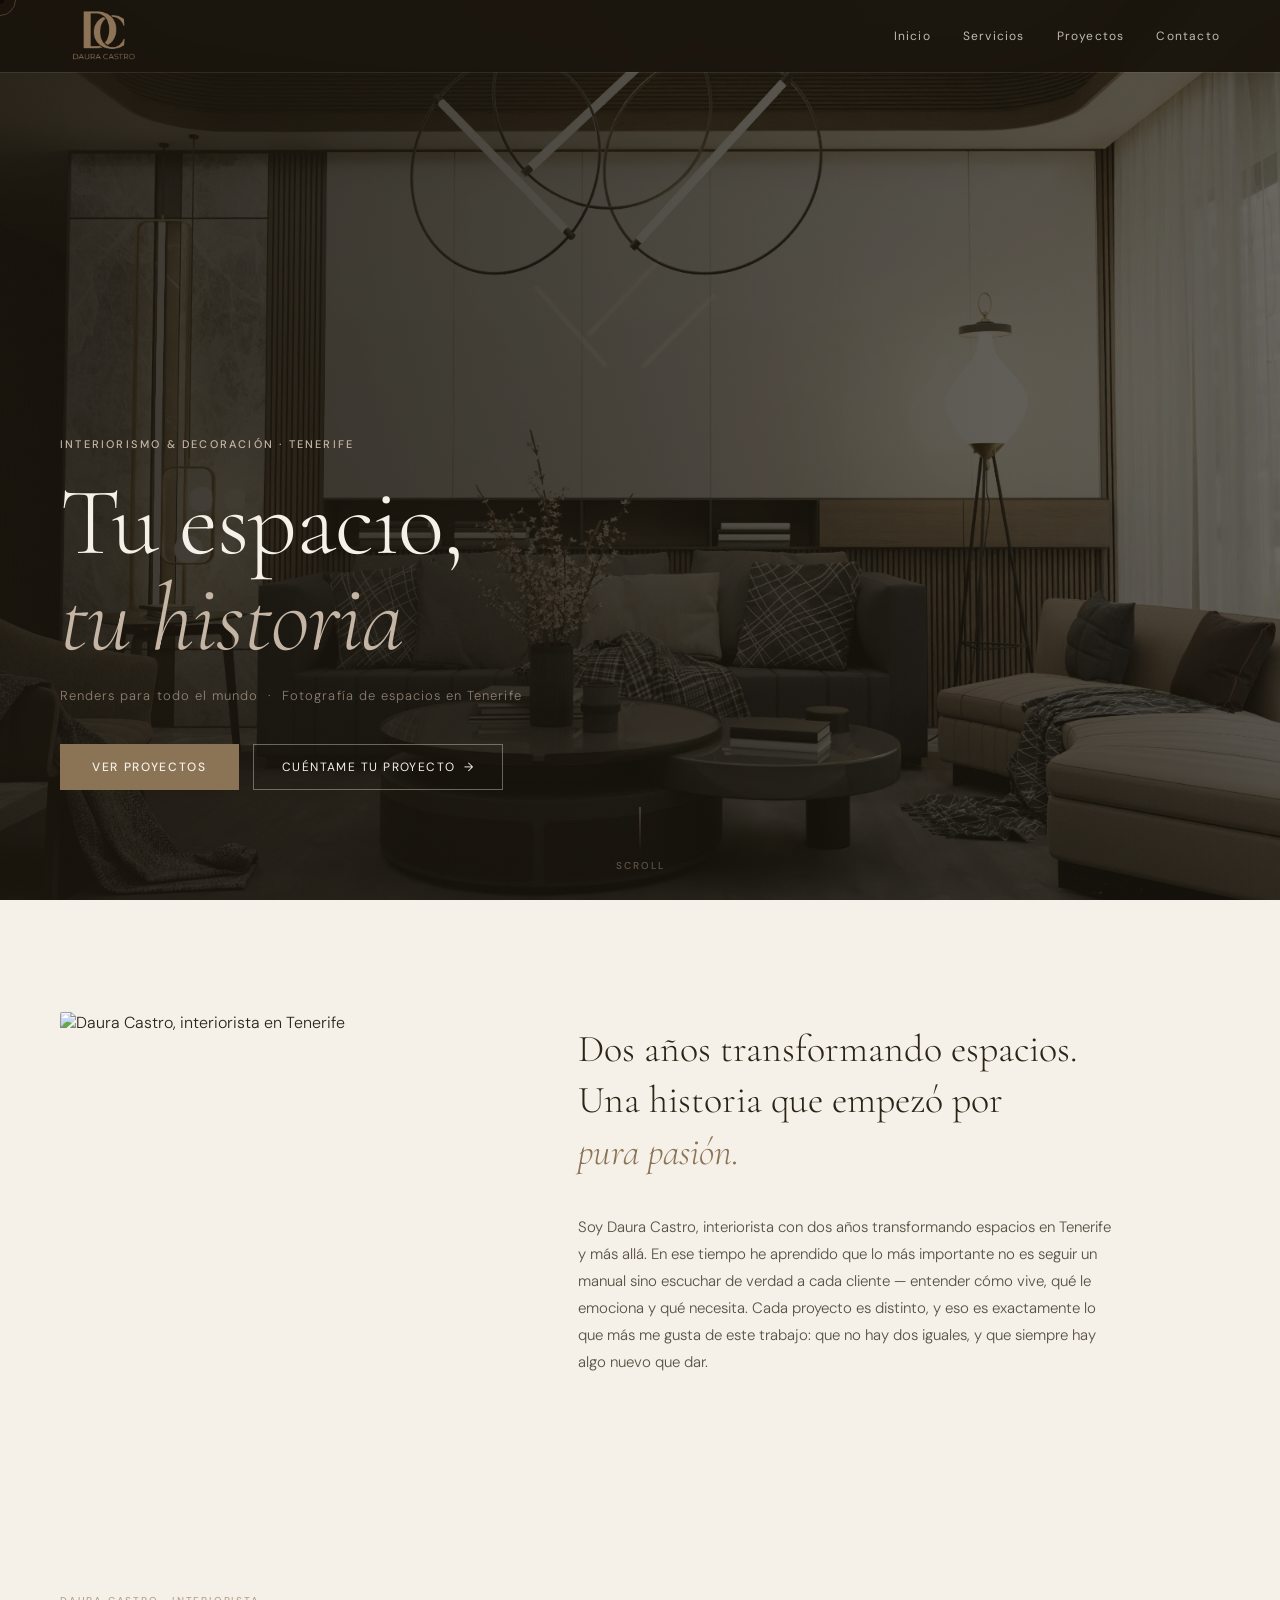
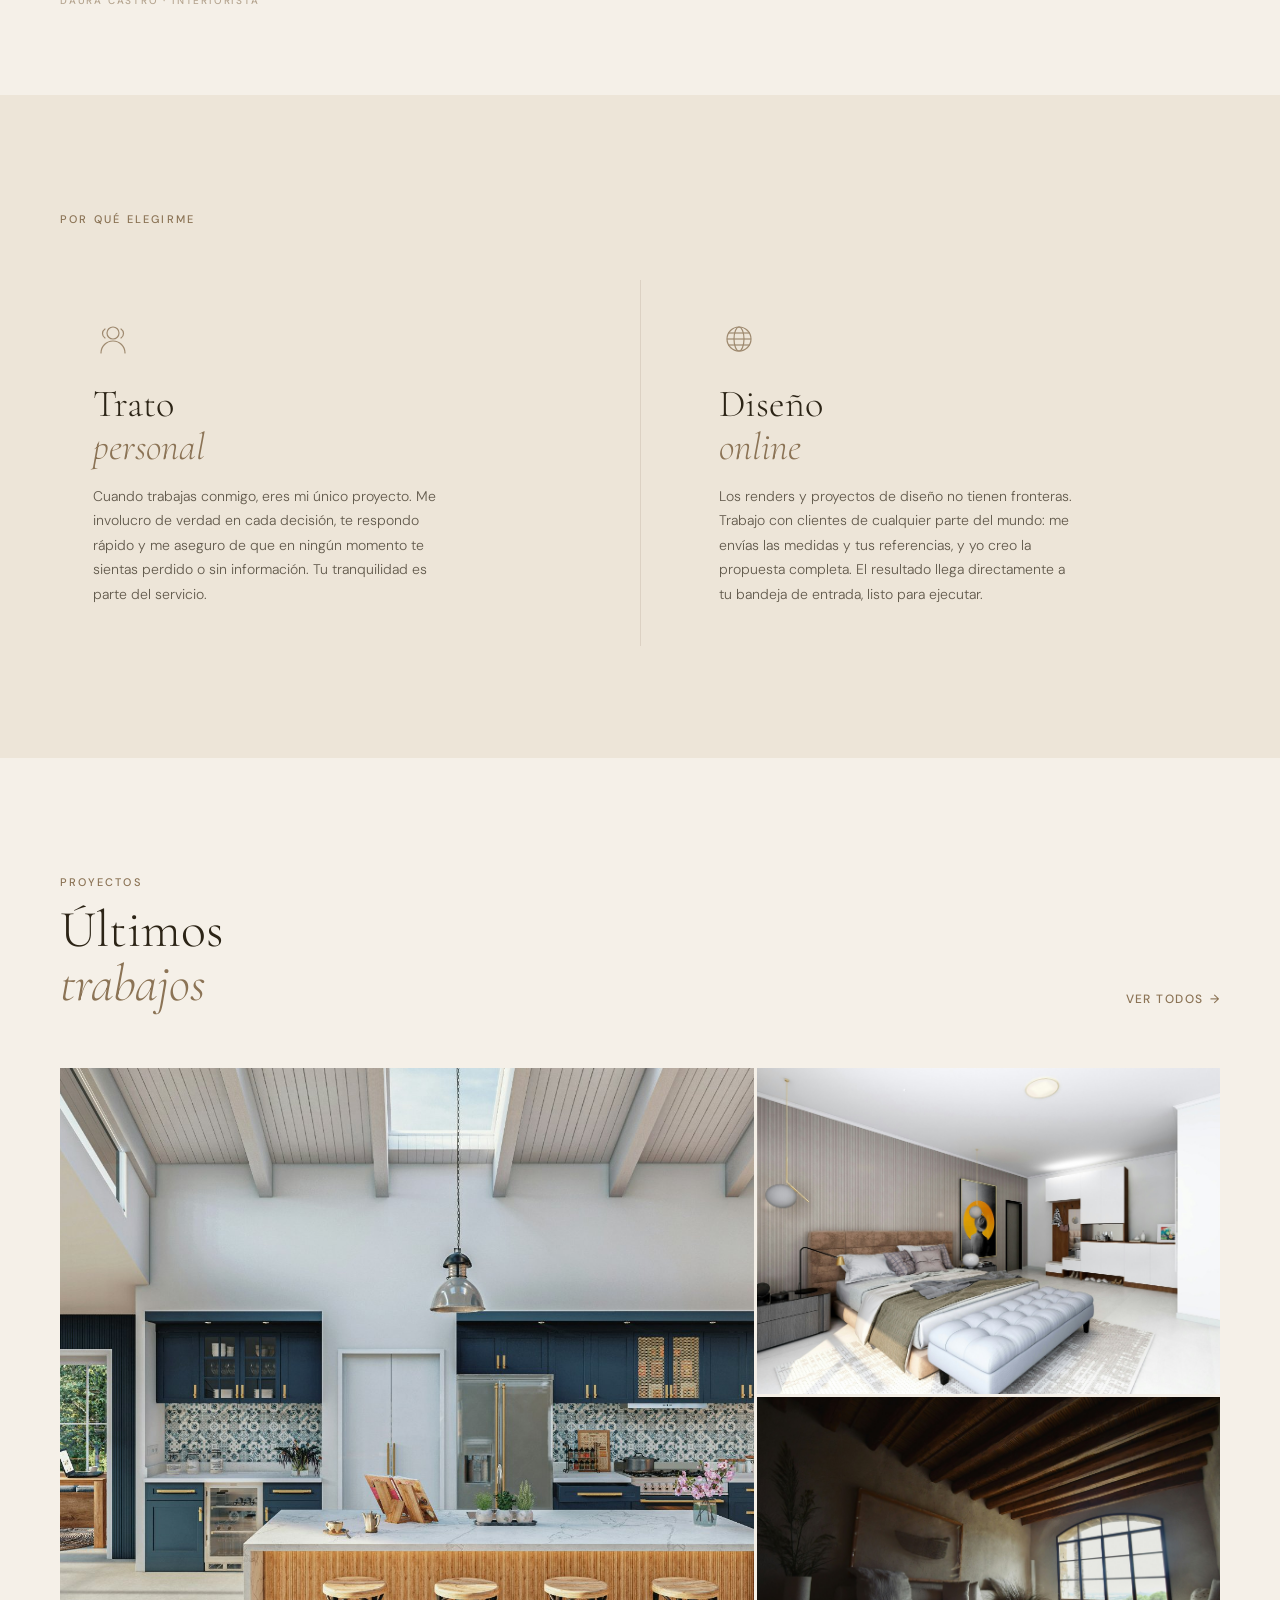
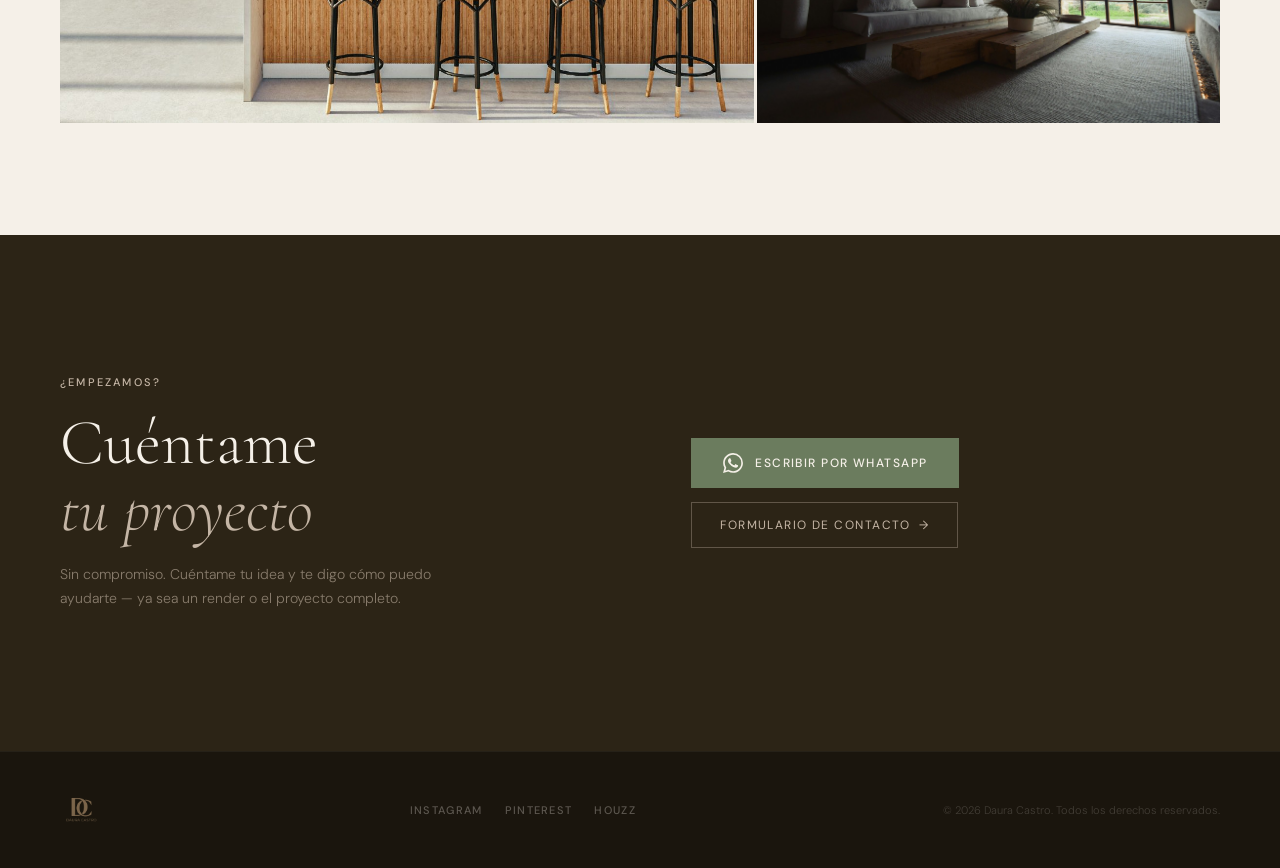
==== index.html @ b9a4741c "Primera versión de la web" ====
<!DOCTYPE html>
<html lang="es">
<head>
  <meta charset="UTF-8" />
  <meta name="viewport" content="width=device-width, initial-scale=1.0" />
  <meta name="theme-color" content="#1A150D">
  <link rel="canonical" href="https://dauracastro.es/" />
  <link rel="icon" type="image/png" sizes="32x32" href="img/favicon-32.png">
  <link rel="icon" type="image/png" sizes="16x16" href="img/favicon-16.png">
  <link rel="apple-touch-icon" sizes="180x180" href="img/apple-touch-icon.png">
  <title>Daura Castro · Interiorismo & Decoración · Tenerife</title>
  <meta name="description" content="Interiorismo y decoración en Tenerife. Proyectos de diseño con render y fotografía de espacios. Renders para todo el mundo." />

  <meta property="og:title"       content="Daura Castro · Interiorismo & Decoración" />
  <meta property="og:description" content="Tu espacio, tu historia. Interiorismo en Tenerife y renders para todo el mundo." />
  <meta property="og:type"        content="website" />
  <meta property="og:url"         content="https://dauracastro.es/" />
  <meta property="og:image"       content="https://dauracastro.es/img/og-cover.jpg" />
  <meta property="og:image:width" content="1200" />
  <meta property="og:image:height" content="630" />
  <meta name="twitter:card"       content="summary_large_image" />
  <meta name="twitter:image"      content="https://dauracastro.es/img/og-cover.jpg" />

  <link rel="preconnect" href="https://fonts.googleapis.com" />
  <link rel="preconnect" href="https://fonts.gstatic.com" crossorigin />
  <link href="https://fonts.googleapis.com/css2?family=Cormorant+Garamond:ital,wght@0,300;0,400;1,300;1,400&family=DM+Sans:wght@300;400;500&display=swap" rel="stylesheet" />

  <link rel="preload" as="image" href="img/hero.jpg" fetchpriority="high" />
  <link rel="stylesheet" href="css/styles.css" />
  <script type="application/ld+json">
  {
    "@context": "https://schema.org",
    "@type": ["LocalBusiness", "InteriorDesigner"],
    "name": "Daura Castro · Interiorismo",
    "url": "https://dauracastro.es",
    "telephone": "+34684158317",
    "email": "dauracastro.design@gmail.com",
    "address": {
      "@type": "PostalAddress",
      "addressLocality": "Santa Cruz de Tenerife",
      "addressRegion": "Tenerife",
      "addressCountry": "ES"
    },
    "areaServed": ["Tenerife", "España", "Internacional"],
    "priceRange": "€€",
    "founder": {
      "@type": "Person",
      "name": "Daura Castro",
      "jobTitle": "Interiorista"
    },
    "sameAs": []
  }
  </script>
</head>
<body>

  <div class="cursor"      aria-hidden="true"></div>
  <div class="cursor-ring" aria-hidden="true"></div>

  <!-- ══ NAV ══════════════════════════════════════════════════ -->
  <header class="nav" role="banner">
    <div class="nav-inner">
      <a href="index.html" class="nav-logo"><img src="img/logo.png" alt="Daura Castro" class="nav-logo-img" width="auto" height="90" /></a>
      <nav class="nav-links" aria-label="Navegación principal">
        <a href="index.html" class="nav-link">Inicio</a>
        <a href="servicios.html" class="nav-link">Servicios</a>
        <a href="proyectos.html" class="nav-link">Proyectos</a>
        <a href="contacto.html"  class="nav-link">Contacto</a>
      </nav>
      <button class="hamburger" aria-label="Abrir menú">
        <span></span><span></span><span></span>
      </button>
    </div>
  </header>

  <nav class="nav-overlay" aria-label="Menú móvil">
    <button class="nav-close" aria-label="Cerrar menú">&#x2715;</button>
    <a href="index.html" class="nav-link">Inicio</a>
    <a href="servicios.html" class="nav-link">Servicios</a>
    <a href="proyectos.html" class="nav-link">Proyectos</a>
    <a href="contacto.html"  class="nav-link">Contacto</a>
  </nav>

  <main>

    <!-- ══ HERO ══════════════════════════════════════════════════ -->
    <section class="hero" aria-label="Inicio">
      <div class="hero-bg"      aria-hidden="true"></div>
      <div class="hero-grain"   aria-hidden="true"></div>
      <div class="hero-overlay" aria-hidden="true"></div>

      <div class="hero-content">
        <p class="hero-tag overline overline-light">
          Interiorismo &amp; Decoración · Tenerife
        </p>
        <h1>
          Tu espacio,<br><em>tu historia</em>
        </h1>
        <p class="hero-sub">
          Renders para todo el mundo &nbsp;·&nbsp; Fotografía de espacios en Tenerife
        </p>
        <div class="hero-actions">
          <a href="proyectos.html" class="btn-primary">Ver proyectos</a>
          <a href="contacto.html"  class="btn-ghost">Cuéntame tu proyecto <span aria-hidden="true">→</span></a>
        </div>
      </div>

      <div class="scroll-indicator" aria-hidden="true">
        <div class="scroll-line"></div>
        <span>Scroll</span>
      </div>
    </section>

    <!-- ══ INTRO ══════════════════════════════════════════════════ -->
    <section class="section-about-intro">
      <div class="container">
        <div class="about-intro-layout">

          <div class="about-photo-wrap">
            <div class="about-photo">
              <img
                src="https://images.unsplash.com/photo-1573496359142-b8d87734a5a2?w=600&q=80"
                alt="Daura Castro, interiorista en Tenerife"
                width="600" height="800"
                loading="lazy"
              />
            </div>
            <span class="about-photo-label">Daura Castro · Interiorista</span>
          </div>

          <div class="about-intro-body">
            <p class="about-intro-quote">
              Dos años transformando espacios.<br>
              Una historia que empezó por<br>
              <em>pura pasión.</em>
            </p>
            <p class="about-intro-p">
              Soy Daura Castro, interiorista con dos años transformando espacios en
              Tenerife y más allá. En ese tiempo he aprendido que lo más importante
              no es seguir un manual sino escuchar de verdad a cada cliente — entender
              cómo vive, qué le emociona y qué necesita. Cada proyecto es distinto,
              y eso es exactamente lo que más me gusta de este trabajo: que no hay dos
              iguales, y que siempre hay algo nuevo que dar.
            </p>
          </div>

        </div>
      </div>
    </section>

    <!-- ══ POR QUÉ ELEGIRME ══════════════════════════════════════ -->
    <section class="section-diferenciadores" aria-label="Por qué elegirme">
      <div class="container">

        <div class="dif-header">
          <span class="overline">Por qué elegirme</span>
        </div>

        <div class="dif-three">

          <div class="dif-block">
            <svg class="dif-icon" viewBox="0 0 40 40" fill="none" xmlns="http://www.w3.org/2000/svg" aria-hidden="true">
              <circle cx="20" cy="14" r="6" stroke="currentColor" stroke-width="1.2"/>
              <path d="M8 34c0-6.627 5.373-12 12-12s12 5.373 12 12" stroke="currentColor" stroke-width="1.2" stroke-linecap="round"/>
              <path d="M28 10c1.5 1 2.5 2.6 2.5 4.5S29.5 18 28 19" stroke="currentColor" stroke-width="1.2" stroke-linecap="round"/>
              <path d="M12 10c-1.5 1-2.5 2.6-2.5 4.5S10.5 18 12 19" stroke="currentColor" stroke-width="1.2" stroke-linecap="round"/>
            </svg>
            <h2 class="dif-title">Trato<br><em>personal</em></h2>
            <p class="dif-desc">
              Cuando trabajas conmigo, eres mi único proyecto. Me involucro de verdad en cada
              decisión, te respondo rápido y me aseguro de que en ningún momento te sientas
              perdido o sin información. Tu tranquilidad es parte del servicio.
            </p>
          </div>

          <div class="dif-divider" aria-hidden="true"></div>

          <div class="dif-block">
            <svg class="dif-icon" viewBox="0 0 40 40" fill="none" xmlns="http://www.w3.org/2000/svg" aria-hidden="true">
              <circle cx="20" cy="20" r="12" stroke="currentColor" stroke-width="1.2"/>
              <ellipse cx="20" cy="20" rx="5" ry="12" stroke="currentColor" stroke-width="1.2"/>
              <line x1="8" y1="20" x2="32" y2="20" stroke="currentColor" stroke-width="1.2"/>
              <line x1="9" y1="14" x2="31" y2="14" stroke="currentColor" stroke-width="1.2"/>
              <line x1="9" y1="26" x2="31" y2="26" stroke="currentColor" stroke-width="1.2"/>
            </svg>
            <h2 class="dif-title">Diseño<br><em>online</em></h2>
            <p class="dif-desc">
              Los renders y proyectos de diseño no tienen fronteras. Trabajo con clientes de
              cualquier parte del mundo: me envías las medidas y tus referencias, y yo creo
              la propuesta completa. El resultado llega directamente a tu bandeja de entrada,
              listo para ejecutar.
            </p>
          </div>

        </div>
      </div>
    </section>



    <!-- ══ PROYECTOS DESTACADOS ═══════════════════════════════════ -->
    <section class="section-projects" id="proyectos" aria-label="Proyectos destacados">
      <div class="container">

        <div class="projects-header">
          <div>
            <span class="overline">Proyectos</span>
            <h2 class="projects-title">Últimos<br><em>trabajos</em></h2>
          </div>
          <a href="proyectos.html" class="text-link projects-all">
            Ver todos <span aria-hidden="true">→</span>
          </a>
        </div>

        <div class="projects-scroll-wrap">
        <div class="projects-grid">

          <a href="proyecto-detalle.html?id=1" class="project-card project-card--large" aria-label="Cocina con isla — proyecto de interiorismo">
            <div class="project-placeholder" style="background: #2C3E50;">
              <img src="img/proyecto-1.jpg"
                   alt="Cocina de diseño con muebles azul marino, isla de mármol y techos con vigas"
                   width="800" height="600"
                   style="position:absolute; inset:0; width:100%; height:100%; object-fit:cover; transition: transform .7s cubic-bezier(0.22,1,0.36,1);" />
            </div>
            <div class="project-info">
              <span class="overline">Interiorismo residencial</span>
              <h3>Villa · Tenerife Norte</h3>
            </div>
          </a>

          <div class="projects-col">

            <a href="proyecto-detalle.html?id=2" class="project-card" aria-label="Dormitorio principal — proyecto de diseño">
              <div class="project-placeholder" style="background: #8B7355;">
                <img src="img/proyecto-2.jpg"
                     alt="Dormitorio moderno con cabecero tapizado, luz natural y zona de vestidor"
                     width="800" height="600"
                     style="position:absolute; inset:0; width:100%; height:100%; object-fit:cover; transition: transform .7s cubic-bezier(0.22,1,0.36,1);" />
              </div>
              <div class="project-info">
                <span class="overline">Proyecto de diseño</span>
                <h3>Dormitorio · Render</h3>
              </div>
            </a>

            <a href="proyecto-detalle.html?id=3" class="project-card" aria-label="Salón rústico con vigas de madera — proyecto de interiorismo">
              <div class="project-placeholder" style="background: #3D2E1E;">
                <img src="img/proyecto-3.jpg"
                     alt="Salón rústico con vigas de madera, sofá de lino y ventanal de arco con vistas al campo"
                     width="800" height="600"
                     style="position:absolute; inset:0; width:100%; height:100%; object-fit:cover; transition: transform .7s cubic-bezier(0.22,1,0.36,1);" />
              </div>
              <div class="project-info">
                <span class="overline">Interiorismo residencial</span>
                <h3>Finca · Tenerife</h3>
              </div>
            </a>

          </div>

        </div>
        </div><!-- /projects-scroll-wrap -->

        <!-- Botón ver todos — solo visible en móvil -->
        <a href="proyectos.html" class="text-link projects-ver-todos">
          Ver todos los proyectos <span aria-hidden="true">→</span>
        </a>

      </div>
    </section>

    <!-- ══ CTA FINAL ══════════════════════════════════════════════ -->
    <section class="section-cta" aria-label="Contacto">
      <div class="container">
        <div class="cta-layout">

          <div class="cta-text">
            <span class="overline overline-light">¿Empezamos?</span>
            <h2 class="cta-title">Cuéntame<br><em>tu proyecto</em></h2>
            <p class="cta-sub">
              Sin compromiso. Cuéntame tu idea y te digo cómo puedo ayudarte&nbsp;— ya sea un render o el proyecto completo.
            </p>
          </div>

          <div class="cta-actions">
            <a href="https://wa.me/34684158317" class="btn-whatsapp" target="_blank" rel="noopener">
              <svg width="20" height="20" viewBox="0 0 24 24" fill="currentColor" aria-hidden="true">
                <path d="M17.472 14.382c-.297-.149-1.758-.867-2.03-.967-.273-.099-.471-.148-.67.15-.197.297-.767.966-.94 1.164-.173.199-.347.223-.644.075-.297-.15-1.255-.463-2.39-1.475-.883-.788-1.48-1.761-1.653-2.059-.173-.297-.018-.458.13-.606.134-.133.298-.347.446-.52.149-.174.198-.298.298-.497.099-.198.05-.371-.025-.52-.075-.149-.669-1.612-.916-2.207-.242-.579-.487-.5-.669-.51-.173-.008-.371-.01-.57-.01-.198 0-.52.074-.792.372-.272.297-1.04 1.016-1.04 2.479 0 1.462 1.065 2.875 1.213 3.074.149.198 2.096 3.2 5.077 4.487.709.306 1.262.489 1.694.625.712.227 1.36.195 1.871.118.571-.085 1.758-.719 2.006-1.413.248-.694.248-1.289.173-1.413-.074-.124-.272-.198-.57-.347m-5.421 7.403h-.004a9.87 9.87 0 01-5.031-1.378l-.361-.214-3.741.982.998-3.648-.235-.374a9.86 9.86 0 01-1.51-5.26c.001-5.45 4.436-9.884 9.888-9.884 2.64 0 5.122 1.03 6.988 2.898a9.825 9.825 0 012.893 6.994c-.003 5.45-4.437 9.884-9.885 9.884m8.413-18.297A11.815 11.815 0 0012.05 0C5.495 0 .16 5.335.157 11.892c0 2.096.547 4.142 1.588 5.945L.057 24l6.305-1.654a11.882 11.882 0 005.683 1.448h.005c6.554 0 11.89-5.335 11.893-11.893a11.821 11.821 0 00-3.48-8.413z"/>
              </svg>
              Escribir por WhatsApp
            </a>
            <a href="contacto.html" class="btn-ghost btn-ghost--light">
              Formulario de contacto <span aria-hidden="true">→</span>
            </a>
          </div>

        </div>
      </div>
    </section>

  </main>

  <!-- ══ FOOTER ════════════════════════════════════════════════ -->
  <footer class="footer" role="contentinfo">
    <div class="container footer-inner">
      <a href="index.html" class="footer-logo"><img src="img/logo.png" alt="Daura Castro" class="nav-logo-img" width="auto" height="90" /></a>
      <nav class="footer-social" aria-label="Redes sociales">
        <a href="#">Instagram</a>
        <a href="#">Pinterest</a>
        <a href="#">Houzz</a>
      </nav>
      <div class="footer-right">
        <p class="footer-copy">© 2026 Daura Castro. Todos los derechos reservados.</p>
      </div>
    </div>
  </footer>

  <script src="https://cdnjs.cloudflare.com/ajax/libs/gsap/3.12.5/gsap.min.js" defer></script>
  <script src="https://cdnjs.cloudflare.com/ajax/libs/gsap/3.12.5/ScrollTrigger.min.js" defer></script>
  <script src="js/main.js" defer></script>

  <div class="nav-overlay-backdrop"></div>

</body>
</html>
---- css/styles.css ----
/* ============================================================
   Daura Castro · Interiorismo — styles.css
   ============================================================ */

/* ── Variables ────────────────────────────────────────────── */
:root {
  --bg:          #F5F0E8;
  --bg-alt:      #EDE5D8;
  --border:      #C4B5A5;
  --accent:      #8B7355;
  --sage:        #6B7C5E;
  --text:        #2C2416;
  --muted:       #8B7355;
  --light:       #F5F0E8;
  --dark:        #2C2416;
  --darkest:     #1A150D;

  --font-display: 'Cormorant Garamond', Georgia, serif;
  --font-body:    'DM Sans', system-ui, sans-serif;

  --nav-h:    72px;
  --wrap:     min(1160px, 92vw);
  --ease:     cubic-bezier(0.22, 1, 0.36, 1);
}

/* ── Reset ────────────────────────────────────────────────── */
*, *::before, *::after { box-sizing: border-box; margin: 0; padding: 0; }
html { scroll-behavior: smooth; -webkit-font-smoothing: antialiased; }
body {
  font-family: var(--font-body);
  font-weight: 300;
  color: var(--text);
  background: var(--bg);
  overflow-x: hidden;
  cursor: none;
}
a    { color: inherit; text-decoration: none; }
ul   { list-style: none; }
button { font-family: inherit; border: none; background: none; cursor: none; }
img  { display: block; max-width: 100%; }

/* ── Custom cursor ────────────────────────────────────────── */
.cursor {
  position: fixed;
  width: 8px; height: 8px;
  background: var(--accent);
  border-radius: 50%;
  pointer-events: none;
  z-index: 9999;
  transform: translate(-50%, -50%);
  transition: transform .15s var(--ease), opacity .3s;
  mix-blend-mode: multiply;
}
.cursor-ring {
  position: fixed;
  width: 32px; height: 32px;
  border: 1px solid var(--accent);
  border-radius: 50%;
  pointer-events: none;
  z-index: 9998;
  transform: translate(-50%, -50%);
  transition: width .3s, height .3s, opacity .3s;
  opacity: .45;
}
.cursor.hov       { transform: translate(-50%,-50%) scale(2.5); opacity: .5; }
.cursor-ring.hov  { width: 52px; height: 52px; opacity: .15; }

/* ── Tokens ───────────────────────────────────────────────── */
.container { width: var(--wrap); margin: 0 auto; }

.overline {
  font-family: var(--font-body);
  font-size: 11px;
  font-weight: 500;
  letter-spacing: .2em;
  text-transform: uppercase;
  color: var(--muted);
}
.overline-light { color: var(--border); }

.text-link {
  display: inline-flex;
  align-items: center;
  gap: 6px;
  font-size: 12px;
  font-weight: 500;
  letter-spacing: .12em;
  text-transform: uppercase;
  color: var(--accent);
  border-bottom: 1px solid transparent;
  padding-bottom: 2px;
  transition: border-color .3s var(--ease);
}
.text-link:hover { border-color: var(--accent); }

/* ── Buttons ──────────────────────────────────────────────── */
.btn-primary {
  display: inline-block;
  background: var(--accent);
  color: var(--light);
  font-family: var(--font-body);
  font-size: 12px;
  font-weight: 500;
  letter-spacing: .14em;
  text-transform: uppercase;
  padding: 15px 32px;
  transition: background .3s var(--ease), transform .3s var(--ease);
}
.btn-primary:hover { background: #7A6448; transform: translateY(-1px); }

.btn-ghost {
  display: inline-flex;
  align-items: center;
  gap: 8px;
  border: 1px solid rgba(196,181,165,.5);
  color: var(--light);
  font-family: var(--font-body);
  font-size: 12px;
  font-weight: 400;
  letter-spacing: .12em;
  text-transform: uppercase;
  padding: 14px 28px;
  transition: border-color .3s var(--ease), background .3s var(--ease);
}
.btn-ghost:hover { border-color: var(--light); background: rgba(245,240,232,.08); }

.btn-ghost--light {
  border-color: rgba(196,181,165,.35);
  color: var(--border);
}
.btn-ghost--light:hover { border-color: var(--border); background: rgba(196,181,165,.07); }

.btn-whatsapp {
  display: inline-flex;
  align-items: center;
  gap: 12px;
  background: var(--sage);
  color: var(--light);
  font-family: var(--font-body);
  font-size: 12px;
  font-weight: 500;
  letter-spacing: .12em;
  text-transform: uppercase;
  padding: 15px 32px;
  transition: background .3s var(--ease), transform .3s var(--ease);
}
.btn-whatsapp:hover { background: #5C6D52; transform: translateY(-1px); }

/* ── NAV ──────────────────────────────────────────────────── */
.nav {
  position: fixed;
  inset: 0 0 auto;
  height: var(--nav-h);
  display: flex;
  align-items: center;
  z-index: 100;
  background: rgba(26,21,13,.97);
  backdrop-filter: blur(12px);
  box-shadow: 0 1px 0 rgba(196,181,165,.12);
}
.nav-inner {
  width: var(--wrap);
  margin: 0 auto;
  display: flex;
  align-items: center;
  justify-content: space-between;
}
.nav-logo {
  font-family: var(--font-display);
  font-size: 19px;
  font-weight: 400;
  letter-spacing: .05em;
  color: var(--light);
}
.nav-logo-img {
  height: 90px;
  width: auto;
  display: block;
}
.nav-links {
  display: flex;
  align-items: center;
  gap: 32px;
}
.nav-link {
  font-size: 12px;
  font-weight: 400;
  letter-spacing: .1em;
  color: rgba(245,240,232,.75);
  transition: color .3s;
  position: relative;
}
.nav-link::after {
  content: '';
  position: absolute;
  bottom: -3px; left: 0; right: 0;
  height: 1px;
  background: var(--accent);
  transform: scaleX(0);
  transform-origin: left;
  transition: transform .3s var(--ease);
}
.nav-link:hover { color: var(--light); }
.nav-link:hover::after { transform: scaleX(1); }

.nav-lang { display: flex; align-items: center; gap: 8px; margin-left: 8px; }
.lang-btn {
  font-size: 11px; font-weight: 500; letter-spacing: .12em;
  color: rgba(245,240,232,.35);
  transition: color .3s;
}
.lang-btn.active, .lang-btn:hover { color: var(--light); }
.lang-sep { color: rgba(245,240,232,.2); font-size: 10px; }

/* Hamburger */
.hamburger {
  display: none;
  flex-direction: column;
  gap: 5px;
  padding: 4px;
}
.hamburger span {
  display: block; width: 22px; height: 1px;
  background: var(--light);
  transition: transform .3s var(--ease), opacity .3s;
}
.hamburger.open span:nth-child(1) { transform: translateY(6px) rotate(45deg); }
.hamburger.open span:nth-child(2) { opacity: 0; }
.hamburger.open span:nth-child(3) { transform: translateY(-6px) rotate(-45deg); }

/* Mobile overlay — panel lateral derecho */
.nav-overlay {
  display: flex;
  position: fixed;
  top: 0; right: 0;
  width: 280px;
  height: 100vh;
  background: var(--darkest);
  z-index: 200;
  flex-direction: column;
  align-items: flex-start;
  justify-content: flex-start;
  gap: 0;
  padding-top: calc(var(--nav-h) + 24px);
  padding-bottom: 40px;
  overflow-y: auto;
  transform: translateX(100%);
  visibility: hidden;
  transition: transform 0.4s var(--ease), visibility 0s linear 0.4s;
  pointer-events: none;
}
.nav-overlay.open {
  transform: translateX(0);
  visibility: visible;
  pointer-events: auto;
  transition: transform 0.4s var(--ease), visibility 0s linear 0s;
}
.nav-overlay .nav-link {
  font-family: var(--font-display);
  font-size: 28px;
  font-weight: 300;
  color: var(--light);
  letter-spacing: 0;
  padding: 14px 36px;
  display: block;
  width: 100%;
  text-align: right;
  opacity: 0.9;
  transition: opacity 0.3s, color 0.3s;
}
.nav-overlay .nav-link::after { display: none; }
.nav-overlay .nav-link:hover { opacity: 1; color: var(--border); }
.nav-overlay-logo {
  display: block;
  padding: 0 36px 32px;
  text-align: right;
}
.nav-overlay-logo img { height: 44px; width: auto; margin-left: auto; }
.nav-close {
  position: absolute;
  top: 18px; right: 20px;
  width: 36px; height: 36px;
  display: flex;
  align-items: center;
  justify-content: center;
  color: rgba(245,240,232,.6);
  font-size: 22px;
  font-weight: 300;
  line-height: 1;
  transition: color 0.3s;
}
.nav-close:hover { color: var(--light); }
.nav-overlay-backdrop {
  display: none;
  position: fixed;
  inset: 0;
  background: rgba(0,0,0,0.5);
  z-index: 199;
  opacity: 0;
  transition: opacity 0.4s;
}
.nav-overlay-backdrop.open { display: block; opacity: 1; }

/* ── HERO ─────────────────────────────────────────────────── */
.hero {
  position: relative;
  height: 100vh;
  min-height: 620px;
  display: flex;
  align-items: flex-end;
  padding-bottom: clamp(64px, 9vw, 110px);
}
.hero-bg {
  position: absolute; inset: 0;
  background-image: url('../img/hero.jpg');
  background-size: cover;
  background-position: center 30%;
  background-repeat: no-repeat;
}
.hero-bg::after {
  content: '';
  position: absolute; inset: 0;
  background: linear-gradient(to right, rgba(26,21,13,0.75) 0%, rgba(26,21,13,0.35) 100%);
}
.hero-grain {
  position: absolute; inset: 0; opacity: .035;
  background-image: url("data:image/svg+xml,%3Csvg viewBox='0 0 200 200' xmlns='http://www.w3.org/2000/svg'%3E%3Cfilter id='n'%3E%3CfeTurbulence type='fractalNoise' baseFrequency='.85' numOctaves='4' stitchTiles='stitch'/%3E%3C/filter%3E%3Crect width='100%25' height='100%25' filter='url(%23n)'/%3E%3C/svg%3E");
  background-size: 200px;
}
.hero-overlay { position: absolute; inset: 0; background: rgba(26,21,13,.45); }

.hero-content {
  position: relative; z-index: 2;
  width: var(--wrap); margin: 0 auto;
}
.hero-tag { display: block; margin-bottom: 24px; }

.hero h1 {
  font-family: var(--font-display);
  font-size: clamp(48px, 8vw, 96px);
  font-weight: 300;
  line-height: 1.0;
  color: var(--light);
  letter-spacing: -.01em;
  margin-bottom: 20px;
}
.hero h1 em { color: var(--border); font-style: italic; }

.hero-sub {
  font-size: 13px;
  font-weight: 300;
  letter-spacing: .08em;
  color: rgba(196,181,165,.65);
  margin-bottom: 40px;
}

.hero-actions {
  display: flex;
  flex-wrap: wrap;
  gap: 14px;
  align-items: center;
}

/* Scroll indicator */
.scroll-indicator {
  position: absolute;
  bottom: 28px; left: 50%;
  transform: translateX(-50%);
  display: flex; flex-direction: column; align-items: center; gap: 8px;
  color: rgba(196,181,165,.4);
  font-size: 10px; font-weight: 500; letter-spacing: .2em; text-transform: uppercase;
}
.scroll-line {
  width: 1px; height: 44px;
  background: linear-gradient(to bottom, rgba(196,181,165,.5), transparent);
  animation: pulse 2s ease-in-out infinite;
}
@keyframes pulse {
  0%,100% { opacity: .4; transform: scaleY(1); }
  50%      { opacity: 1;  transform: scaleY(.7); }
}

/* ── INTRO ────────────────────────────────────────────────── */
.section-intro {
  background: var(--bg);
  padding: clamp(64px, 9vw, 112px) 0;
  border-bottom: 1px solid var(--border);
}
.intro-layout {
  display: grid;
  grid-template-columns: 300px 1fr;
  gap: clamp(32px, 4vw, 52px);
  align-items: center;
}
.intro-photo {
  aspect-ratio: 3/4;
  overflow: hidden;
  border-radius: 8px;
}
.intro-photo img {
  width: 100%; height: 100%;
  object-fit: cover;
  object-position: center top;
  filter: grayscale(20%);
  transition: filter .4s var(--ease);
}
.intro-photo:hover img { filter: grayscale(0%); }
.intro-label { padding-top: 6px; align-self: start; }
.intro-text {
  font-family: var(--font-display);
  font-size: clamp(20px, 2.4vw, 28px);
  font-weight: 300;
  line-height: 1.55;
  color: var(--text);
  margin-bottom: 28px;
  max-width: 52ch;
}

/* ── SERVICIOS ────────────────────────────────────────────── */
.section-services {
  background: var(--bg-alt);
  padding: clamp(64px, 9vw, 112px) 0;
}
.services-header { margin-bottom: 52px; }

.services-three {
  display: grid;
  grid-template-columns: 1fr 1px 1fr 1px 1fr;
  column-gap: 45px;
  align-items: stretch;
}
.service-divider {
  background: var(--border);
  opacity: .4;
  align-self: stretch;
  margin: 0;
}
.service-block {
  padding: clamp(28px, 3vw, 40px) clamp(20px, 2.5vw, 32px);
  border: 1px solid transparent;
  position: relative;
  cursor: pointer;
  display: flex;
  flex-direction: column;
  transition: border-color .4s var(--ease), background .4s var(--ease), box-shadow .4s var(--ease);
  overflow: hidden;
}
/* Línea superior animada */
.service-block::before {
  content: '';
  position: absolute;
  top: 0; left: 0;
  width: 100%; height: 2px;
  background: var(--accent);
  transform: scaleX(0);
  transform-origin: left;
  transition: transform .5s var(--ease);
}
/* Línea inferior animada */
.service-block::after {
  content: '';
  position: absolute;
  bottom: 0; left: 0;
  width: 100%; height: 2px;
  background: var(--accent);
  transform: scaleX(0);
  transform-origin: right;
  transition: transform .5s var(--ease) .1s;
}
.service-block:hover {
  border-color: var(--accent);
  background: rgba(139,115,85,.06);
}
.service-block:hover::before { transform: scaleX(1); }
.service-block:hover::after  { transform: scaleX(1); }
.service-block:hover .text-link { border-color: var(--accent); }
.service-block:hover .service-block-title em {
  color: var(--text);
  transition: color .3s var(--ease);
}

/* service-block-top, num y tag eliminados — más limpio sin ellos */
.service-block-title {
  font-family: var(--font-display);
  font-size: clamp(32px, 4vw, 52px);
  font-weight: 300;
  line-height: 1.05;
  margin-bottom: 24px;
  color: var(--text);
}
.service-block-title em { font-style: italic; color: var(--accent); }
.service-block-desc {
  font-size: clamp(14px, 1.1vw, 16px);
  line-height: 1.75;
  color: var(--text);
  opacity: .75;
  max-width: 44ch;
  margin-bottom: 28px;
}

/* ── PROYECTOS ────────────────────────────────────────────── */
.section-projects {
  background: var(--bg);
  padding: clamp(64px, 9vw, 112px) 0;
}
.projects-header {
  display: flex;
  align-items: flex-end;
  justify-content: space-between;
  margin-bottom: clamp(36px, 5vw, 56px);
  flex-wrap: wrap;
  gap: 16px;
}
.projects-title {
  font-family: var(--font-display);
  font-size: clamp(30px, 4.5vw, 52px);
  font-weight: 300;
  line-height: 1.05;
  margin-top: 12px;
}
.projects-title em { font-style: italic; color: var(--accent); }
.projects-all { align-self: flex-end; padding-bottom: 4px; }

.projects-grid {
  display: grid;
  grid-template-columns: 3fr 2fr;
  gap: 3px;
}
.projects-col {
  display: grid;
  grid-template-rows: 1fr 1fr;
  gap: 3px;
}

.project-card { position: relative; overflow: hidden; }


.project-placeholder {
  position: relative;
  width: 100%; height: 100%;
  min-height: 260px;
  display: flex;
  align-items: center;
  justify-content: center;
  overflow: hidden;
}
.project-card--large .project-placeholder { min-height: 520px; }
.project-card:hover .project-placeholder img { transform: scale(1.04); }

.project-soon {
  font-family: var(--font-body);
  font-size: 10px;
  font-weight: 500;
  letter-spacing: .2em;
  text-transform: uppercase;
  color: rgba(245,240,232,.35);
}

.project-info {
  padding: 18px 0 4px;
}
.project-info .overline { display: block; margin-bottom: 6px; }
.project-info h3 {
  font-family: var(--font-display);
  font-size: 20px;
  font-weight: 300;
  color: var(--text);
}

/* ── CTA FINAL ────────────────────────────────────────────── */
.section-cta {
  background: var(--dark);
  padding: clamp(80px, 11vw, 140px) 0;
}
.cta-layout {
  display: grid;
  grid-template-columns: 1fr 1fr;
  gap: clamp(48px, 8vw, 110px);
  align-items: center;
}
.cta-text .overline { display: block; margin-bottom: 20px; }
.cta-title {
  font-family: var(--font-display);
  font-size: clamp(36px, 5.5vw, 64px);
  font-weight: 300;
  line-height: 1.05;
  color: var(--light);
  margin-bottom: 20px;
}
.cta-title em { font-style: italic; color: var(--border); }
.cta-sub {
  font-size: clamp(14px, 1.1vw, 16px);
  line-height: 1.7;
  color: rgba(196,181,165,.6);
  max-width: 42ch;
}
.cta-actions {
  display: flex;
  flex-direction: column;
  gap: 14px;
  align-items: flex-start;
}

/* ── FOOTER ───────────────────────────────────────────────── */
.footer {
  background: var(--darkest);
  padding: 36px 0;
  border-top: 1px solid rgba(196,181,165,.07);
}
.footer-inner {
  display: flex;
  align-items: center;
  justify-content: space-between;
  flex-wrap: wrap;
  gap: 20px;
}
.footer-logo {
  font-family: var(--font-display);
  font-size: 17px;
  color: rgba(245,240,232,.5);
  letter-spacing: .05em;
}
.footer-logo .nav-logo-img {
  height: 44px;
  width: auto;
  opacity: 0.85;
  transition: opacity .3s;
}
.footer-logo:hover .nav-logo-img { opacity: 1; }
.footer-social { display: flex; gap: 22px; }
.footer-social a {
  font-size: 11px; font-weight: 500; letter-spacing: .12em; text-transform: uppercase;
  color: rgba(245,240,232,.3);
  transition: color .3s;
}
.footer-social a:hover { color: var(--accent); }
.footer-right { display: flex; align-items: center; gap: 24px; flex-wrap: wrap; }
.footer-lang { display: flex; gap: 12px; }
.footer-lang a {
  font-size: 11px; font-weight: 500; letter-spacing: .12em;
  color: rgba(245,240,232,.25);
  transition: color .3s;
}
.footer-lang a:hover, .footer-lang a.active { color: var(--accent); }
.footer-copy { font-size: 11px; color: rgba(245,240,232,.18); }

/* ── PAGE HEADER (páginas internas) ──────────────────────── */
.page-header {
  padding-top: calc(var(--nav-h) + clamp(56px, 8vw, 96px));
  padding-bottom: clamp(40px, 5vw, 60px);
  background: var(--dark);
}
.page-header .overline { display: block; color: var(--border); margin-bottom: 18px; }
.page-header h1 {
  font-family: var(--font-display);
  font-size: clamp(40px, 6vw, 72px);
  font-weight: 300;
  color: var(--light);
  line-height: 1.05;
}
.page-header h1 em { font-style: italic; color: var(--border); }

/* ── Reduced motion ───────────────────────────────────────── */
@media (prefers-reduced-motion: reduce) {
  *, *::before, *::after { animation-duration: .01ms !important; transition-duration: .01ms !important; }
  .scroll-line { animation: none; }
}

/* ── Ocultar cursor custom en táctil ─────────────────────── */
@media (hover: none) and (pointer: coarse) {
  .cursor, .cursor-ring { display: none !important; }
  body { cursor: auto; }
  a, button { cursor: pointer; }
}

/* ── Responsive ───────────────────────────────────────────── */
@media (max-width: 860px) {

  /* Ampliar el container en tablet para aprovechar más pantalla */
  :root { --wrap: min(1160px, 96vw); }

  /* Nav: hamburger y panel lateral activos desde 860px */
  .nav-links  { display: none; }
  .hamburger  { display: flex; }
  .nav-close  { display: flex; }

  /* Intro: columna única, foto encima del texto */
  .intro-layout {
    grid-template-columns: 1fr;
    gap: clamp(24px, 4vw, 36px);
  }
  .intro-photo {
    aspect-ratio: 4/3;
    max-width: 100%;
    width: 100%;
  }

  /* Servicios: columna única */
  .services-three {
    grid-template-columns: 1fr;
    gap: 0;
  }
  .service-divider {
    height: 1px; width: 100%;
    margin: 8px 0;
    align-self: auto;
  }
  .service-block {
    padding: clamp(24px, 4vw, 36px) clamp(16px, 3vw, 24px);
  }

  /* Proyectos: tarjeta grande full-width, dos pequeñas en fila */
  .projects-grid { grid-template-columns: 1fr; }
  .projects-col  { grid-template-columns: 1fr 1fr; grid-template-rows: auto; }
  .project-card--large .project-placeholder { min-height: 360px; }

  /* CTA: columna única */
  .cta-layout { grid-template-columns: 1fr; gap: 40px; }
  .cta-actions {
    width: 100%;
  }
  .cta-actions .btn-whatsapp,
  .cta-actions .btn-ghost {
    width: 100%;
    justify-content: center;
  }

  /* Hero: mínimo cómodo en tablet */
  .hero { min-height: 560px; }
}

@media (max-width: 600px) {

  /* En móvil aprovechar aún más el ancho */
  :root { --wrap: min(1160px, 94vw); }

  /* Panel: 75vw en pantallas muy pequeñas */
  .nav-overlay { width: min(280px, 75vw); }

  /* Hero */
  .hero { min-height: 520px; }
  .hero-actions {
    flex-direction: column;
    align-items: stretch;
    width: 100%;
  }
  .hero-actions .btn-primary,
  .hero-actions .btn-ghost {
    width: 100%;
    justify-content: center;
    text-align: center;
  }

  /* Proyectos: columna única en móvil */
  .projects-col { grid-template-columns: 1fr; }
  .project-placeholder { min-height: 220px; }
  .project-card--large .project-placeholder { min-height: 280px; }

  /* Footer */
  .footer-inner { flex-direction: column; align-items: flex-start; gap: 24px; }
  .footer-right { flex-direction: column; align-items: flex-start; gap: 12px; }

  /* Page header interior */
  .page-header { padding-top: calc(var(--nav-h) + clamp(36px, 6vw, 56px)); }
}

@media (max-width: 400px) {

  /* Nav panel ocupa casi toda la pantalla */
  .nav-overlay { width: 88vw; }

  /* Tipografía hero más pequeña si clamp no es suficiente */
  .hero h1 { font-size: 40px; }

  /* Servicios: padding reducido */
  .service-block { padding: 20px 16px; }
}

/* ── INDEX — Intro & Diferenciadores ─────────────────────────────────────── */
/* ── INTRO ─────────────────────────────────────────────────── */
    .section-about-intro {
      background: var(--bg);
      padding: clamp(64px, 9vw, 112px) 0;
    }
    .about-intro-layout {
      display: grid;
      grid-template-columns: 2fr 3fr;
      gap: clamp(48px, 7vw, 100px);
      align-items: start;
    }
    .about-photo-wrap { position: relative; }
    .about-photo {
      width: 100%;
      aspect-ratio: 3 / 4;
      overflow: hidden;
      border-radius: 2px;
    }
    .about-photo img {
      width: 100%; height: 100%;
      object-fit: cover; object-position: center top;
      filter: grayscale(15%);
      transition: filter .5s var(--ease);
    }
    .about-photo:hover img { filter: grayscale(0%); }
    .about-photo-label {
      position: absolute;
      bottom: -24px; left: 0;
      font-size: 10px; font-weight: 500;
      letter-spacing: .18em; text-transform: uppercase;
      color: var(--muted); opacity: .6;
    }
    .about-intro-body { padding-top: 12px; }
    .about-intro-quote {
      font-family: var(--font-display);
      font-size: clamp(24px, 3vw, 38px);
      font-weight: 300; line-height: 1.35;
      color: var(--text); margin-bottom: 36px;
    }
    .about-intro-quote em { font-style: italic; color: var(--accent); }
    .about-intro-p {
      font-size: clamp(15px, 1.15vw, 17px);
      line-height: 1.8; color: var(--text);
      opacity: .78; max-width: 54ch; margin-bottom: 32px;
    }

    /* ── DIFERENCIADORES ────────────────────────────────────────── */
    .section-diferenciadores {
      background: var(--bg-alt);
      padding: clamp(64px, 9vw, 112px) 0;
    }
    .dif-header { margin-bottom: 52px; }
    .dif-three {
      display: grid;
      grid-template-columns: 1fr 1px 1fr;
      column-gap: 45px;
      align-items: stretch;
    }
    .dif-divider { background: var(--border); opacity: .4; align-self: stretch; }
    .dif-block {
      padding: clamp(28px, 3vw, 40px) clamp(20px, 2.5vw, 32px);
      border: 1px solid transparent;
      position: relative; display: flex; flex-direction: column;
      transition: border-color .4s var(--ease), background .4s var(--ease);
      overflow: hidden;
    }
    .dif-block::before {
      content: ''; position: absolute; top: 0; left: 0;
      width: 100%; height: 2px; background: var(--accent);
      transform: scaleX(0); transform-origin: left;
      transition: transform .5s var(--ease);
    }
    .dif-block::after {
      content: ''; position: absolute; bottom: 0; left: 0;
      width: 100%; height: 2px; background: var(--accent);
      transform: scaleX(0); transform-origin: right;
      transition: transform .5s var(--ease) .1s;
    }
    .dif-block:hover { border-color: var(--accent); background: rgba(139,115,85,.06); }
    .dif-block:hover::before, .dif-block:hover::after { transform: scaleX(1); }
    .dif-icon { width: 40px; height: 40px; margin-bottom: 24px; color: var(--accent); opacity: .8; }
    .dif-title {
      font-family: var(--font-display);
      font-size: clamp(26px, 3vw, 40px);
      font-weight: 300; line-height: 1.1; margin-bottom: 16px; color: var(--text);
    }
    .dif-title em { font-style: italic; color: var(--accent); }
    .dif-desc {
      font-size: clamp(14px, 1.05vw, 15px);
      line-height: 1.75; color: var(--text); opacity: .72; max-width: 36ch;
    }

    /* ── Responsive ─────────────────────────────────────────────── */
    @media (max-width: 860px) {
      .about-intro-layout { grid-template-columns: 1fr; gap: 40px; }
      .about-photo {
        aspect-ratio: 4/3;
        max-width: 100%;
      }
      .about-photo img {
        object-position: center center;
      }
      .about-photo-label { bottom: -20px; }
      .dif-three { grid-template-columns: 1fr; gap: 0; }
      .dif-divider { height: 1px; width: 100%; margin: 8px 0; align-self: auto; }
    }
    @media (max-width: 600px) {
      .about-photo { max-width: 100%; aspect-ratio: 3/2; }
    }

    /* ── Proyectos: scroll horizontal en móvil ───────────────── */
    @media (max-width: 860px) {

      /* Wrapper que escapa del overflow:hidden del body */
      .projects-scroll-wrap {
        width: 100vw;
        margin-left: calc(-1 * (100vw - 100%) / 2);
        overflow-x: auto;
        overflow-y: visible;
        -webkit-overflow-scrolling: touch;
        scrollbar-width: none;
      }
      .projects-scroll-wrap::-webkit-scrollbar { display: none; }

      /* Grid pasa a fila horizontal */
      .projects-grid {
        display: flex;
        flex-direction: row;
        gap: 10px;
        scroll-snap-type: x mandatory;
        width: max-content;
        padding: 0 48px 0 calc((100vw - var(--wrap)) / 2);
        grid-template-columns: unset;
      }

      /* Cada tarjeta: ancho fijo con peek */
      .project-card--large,
      .projects-col {
        flex: 0 0 78vw;
        width: 78vw;
        scroll-snap-align: start;
      }

      /* La col tiene dos tarjetas apiladas verticalmente */
      .projects-col {
        display: flex;
        flex-direction: column;
        gap: 10px;
        grid-template-columns: unset;
        grid-template-rows: unset;
      }
      .projects-col .project-card {
        flex: 1;
      }

      /* Alturas */
      .project-card--large .project-placeholder { min-height: 300px; }
      .projects-col .project-placeholder        { min-height: 140px; }

      /* Botón ver todos debajo */
      .projects-ver-todos {
        display: block;
        margin-top: 24px;
        text-align: center;
      }
    }

    @media (min-width: 861px) {
      .projects-ver-todos { display: none; }
      .projects-scroll-wrap { display: contents; }
    }

/* ── SERVICIOS ─────────────────────────────────────────────────────────────────── */
/* ══ HERO SERVICIOS ═══════════════════════════════════════ */
    .services-hero {
      padding-top: calc(var(--nav-h) + clamp(72px, 10vw, 120px));
      padding-bottom: clamp(64px, 9vw, 104px);
      background: var(--dark);
      position: relative;
      overflow: hidden;
    }
    .services-hero::before {
      content: '';
      position: absolute;
      inset: 0;
      background: radial-gradient(ellipse 70% 60% at 80% 50%, rgba(139,115,85,.13) 0%, transparent 70%);
      pointer-events: none;
    }
    .services-hero .overline { display: block; color: var(--border); margin-bottom: 20px; }
    .services-hero-title {
      font-family: var(--font-display);
      font-size: clamp(44px, 7vw, 80px);
      font-weight: 300;
      line-height: 1.0;
      color: var(--light);
      margin-bottom: 24px;
    }
    .services-hero-title em { font-style: italic; color: var(--border); }
    .services-hero-sub {
      font-size: clamp(15px, 1.2vw, 18px);
      line-height: 1.7;
      color: rgba(196,181,165,.6);
      max-width: 48ch;
    }

    /* ══ SERVICIO PRINCIPAL ═══════════════════════════════════ */
    .section-servicio {
      background: var(--bg);
      padding: clamp(72px, 10vw, 120px) 0;
    }
    .servicio-layout {
      display: grid;
      grid-template-columns: 1fr 1fr;
      gap: clamp(56px, 8vw, 110px);
      align-items: start;
    }

    /* Columna izquierda — descripción */
    .servicio-label { display: block; margin-bottom: 20px; }
    .servicio-title {
      font-family: var(--font-display);
      font-size: clamp(34px, 4.5vw, 56px);
      font-weight: 300;
      line-height: 1.05;
      color: var(--text);
      margin-bottom: 28px;
    }
    .servicio-title em { font-style: italic; color: var(--accent); }
    .servicio-desc {
      font-size: clamp(15px, 1.15vw, 17px);
      line-height: 1.8;
      color: var(--text);
      opacity: .75;
      max-width: 48ch;
      margin-bottom: 36px;
    }

    /* Incluye — lista */
    .servicio-incluye-label {
      font-size: 11px;
      font-weight: 500;
      letter-spacing: .18em;
      text-transform: uppercase;
      color: var(--muted);
      margin-bottom: 18px;
      display: block;
    }
    .servicio-incluye-list {
      display: flex;
      flex-direction: column;
      gap: 12px;
      margin-bottom: 40px;
    }
    .servicio-incluye-item {
      display: flex;
      align-items: flex-start;
      gap: 14px;
      font-size: clamp(14px, 1.05vw, 15px);
      line-height: 1.55;
      color: var(--text);
      opacity: .8;
    }
    .servicio-incluye-item svg {
      flex-shrink: 0;
      margin-top: 2px;
      color: var(--accent);
      opacity: .85;
    }

    /* Guía — bloque diferenciador */
    .servicio-guia {
      border-left: 2px solid var(--accent);
      padding: 22px 24px;
      background: rgba(139,115,85,.05);
      margin-bottom: 0;
    }
    .servicio-guia-title {
      font-family: var(--font-display);
      font-size: 18px;
      font-weight: 400;
      color: var(--accent);
      margin-bottom: 10px;
    }
    .servicio-guia-desc {
      font-size: 14px;
      line-height: 1.7;
      color: var(--text);
      opacity: .72;
    }

    /* Columna derecha — precios */
    .precios-wrap { position: sticky; top: calc(var(--nav-h) + 32px); }
    .precios-header { margin-bottom: 28px; }
    .precios-header-title {
      font-family: var(--font-display);
      font-size: clamp(22px, 2.5vw, 30px);
      font-weight: 300;
      color: var(--text);
      margin-top: 10px;
    }

    .precio-card {
      display: block;
      border: 1px solid var(--border);
      padding: 28px 28px 24px;
      position: relative;
      cursor: pointer;
      transition: border-color .3s var(--ease), background .3s var(--ease);
      overflow: hidden;
      text-decoration: none;
    }
    .precio-card + .precio-card { margin-top: 3px; }
    .precio-card::before {
      content: '';
      position: absolute;
      top: 0; left: 0;
      width: 3px; height: 100%;
      background: var(--accent);
      transform: scaleY(0);
      transform-origin: top;
      transition: transform .4s var(--ease);
    }
    .precio-card:hover { border-color: var(--accent); background: rgba(139,115,85,.04); }
    .precio-card:hover::before { transform: scaleY(1); }

    .precio-card--featured {
      background: var(--dark);
      border-color: transparent;
    }
    .precio-card--featured::before { background: var(--border); }
    .precio-card--featured:hover { background: var(--darkest); border-color: var(--border); }

    .precio-badge {
      font-size: 10px;
      font-weight: 500;
      letter-spacing: .18em;
      text-transform: uppercase;
      color: var(--accent);
      background: rgba(139,115,85,.12);
      display: inline-block;
      padding: 4px 10px;
      margin-bottom: 16px;
    }
    .precio-badge--light {
      color: var(--border);
      background: rgba(196,181,165,.1);
    }
    .precio-nombre {
      font-family: var(--font-display);
      font-size: 22px;
      font-weight: 300;
      color: var(--text);
      margin-bottom: 6px;
    }
    .precio-card--featured .precio-nombre { color: var(--light); }
    .precio-desc-short {
      font-size: 13px;
      line-height: 1.55;
      color: var(--text);
      opacity: .6;
      margin-bottom: 20px;
    }
    .precio-card--featured .precio-desc-short { color: rgba(196,181,165,.55); opacity: 1; }
    .precio-row {
      display: flex;
      align-items: baseline;
      justify-content: space-between;
      gap: 12px;
    }
    .precio-amount {
      font-family: 'Space Grotesk', var(--font-body);
      font-size: clamp(36px, 4vw, 44px);
      font-weight: 300;
      color: var(--text);
      line-height: 1;
    }
    .precio-card--featured .precio-amount { color: var(--light); }
    .precio-currency {
      font-size: 20px;
      vertical-align: super;
      margin-right: 2px;
    }

    .precio-select {
      font-size: 11px;
      font-weight: 500;
      letter-spacing: .12em;
      text-transform: uppercase;
      color: var(--accent);
      opacity: 0;
      transition: opacity .3s var(--ease), transform .3s var(--ease);
      transform: translateX(-4px);
      white-space: nowrap;
      align-self: flex-end;
    }
    .precio-select--light { color: var(--border); }
    .precio-card:hover .precio-select {
      opacity: 1;
      transform: translateX(0);
    }
    /* En táctil siempre visible */
    @media (hover: none) {
      .precio-select { opacity: .6; transform: none; }
    }

    /* Aviso precios orientativos */
    .precios-aviso {
      margin-top: 20px;
      display: flex;
      align-items: flex-start;
      gap: 10px;
      font-size: 12px;
      line-height: 1.6;
      color: var(--text);
      opacity: .5;
    }
    .precios-aviso svg { flex-shrink: 0; margin-top: 1px; }

    .precios-cta { margin-top: 28px; display: flex; flex-direction: column; gap: 12px; }
    .precios-cta .btn-primary { text-align: center; }
    .precios-cta .btn-ghost--dark {
      display: inline-flex;
      align-items: center;
      justify-content: center;
      gap: 8px;
      border: 1px solid rgba(44,36,22,.2);
      color: var(--text);
      font-family: var(--font-body);
      font-size: 12px;
      font-weight: 400;
      letter-spacing: .12em;
      text-transform: uppercase;
      padding: 14px 28px;
      transition: border-color .3s var(--ease), background .3s var(--ease);
    }
    .precios-cta .btn-ghost--dark:hover { border-color: var(--accent); background: rgba(139,115,85,.05); }

    /* ══ PROCESO ══════════════════════════════════════════════ */
    .section-proceso {
      background: var(--bg-alt);
      padding: clamp(72px, 10vw, 120px) 0;
    }
    .proceso-header { margin-bottom: 56px; }
    .proceso-header-title {
      font-family: var(--font-display);
      font-size: clamp(30px, 4vw, 48px);
      font-weight: 300;
      line-height: 1.1;
      color: var(--text);
      margin-top: 14px;
    }
    .proceso-header-title em { font-style: italic; color: var(--accent); }

    .proceso-steps {
      display: grid;
      grid-template-columns: repeat(5, 1fr);
      gap: 0;
      position: relative;
    }
    /* Línea conectora */
    .proceso-steps::before {
      content: '';
      position: absolute;
      top: 22px;
      left: calc(10% + 16px);
      right: calc(10% + 16px);
      height: 1px;
      background: var(--border);
      opacity: .5;
      z-index: 0;
    }

    .proceso-step {
      display: flex;
      flex-direction: column;
      align-items: center;
      text-align: center;
      padding: 0 12px;
      position: relative;
      z-index: 1;
    }
    .proceso-num {
      width: 44px;
      height: 44px;
      border: 1px solid var(--border);
      border-radius: 50%;
      display: flex;
      align-items: center;
      justify-content: center;
      font-family: var(--font-display);
      font-size: 18px;
      font-weight: 300;
      color: var(--accent);
      background: var(--bg-alt);
      margin-bottom: 24px;
      flex-shrink: 0;
      transition: background .3s var(--ease), border-color .3s var(--ease);
    }
    .proceso-step:hover .proceso-num {
      background: var(--accent);
      color: var(--light);
      border-color: var(--accent);
    }
    .proceso-step-title {
      font-family: var(--font-display);
      font-size: 16px;
      font-weight: 400;
      color: var(--text);
      margin-bottom: 10px;
      line-height: 1.25;
    }
    .proceso-step-desc {
      font-size: 13px;
      line-height: 1.65;
      color: var(--text);
      opacity: .62;
    }

    /* ══ CTA FINAL ════════════════════════════════════════════ */
    .section-cta {
      background: var(--dark);
      padding: clamp(80px, 11vw, 140px) 0;
    }
    .cta-layout {
      display: grid;
      grid-template-columns: 1fr 1fr;
      gap: clamp(48px, 8vw, 110px);
      align-items: center;
    }
    .cta-text .overline { display: block; margin-bottom: 20px; }
    .cta-title {
      font-family: var(--font-display);
      font-size: clamp(36px, 5.5vw, 64px);
      font-weight: 300;
      line-height: 1.05;
      color: var(--light);
      margin-bottom: 20px;
    }
    .cta-title em { font-style: italic; color: var(--border); }
    .cta-sub {
      font-size: clamp(14px, 1.1vw, 16px);
      line-height: 1.7;
      color: rgba(196,181,165,.6);
      max-width: 42ch;
    }
    .cta-actions {
      display: flex;
      flex-direction: column;
      gap: 14px;
      align-items: flex-start;
    }

    /* ══ RESPONSIVE ═══════════════════════════════════════════ */
    @media (max-width: 1024px) {
      .proceso-scroll-wrap {
        width: 100vw;
        margin-left: calc(-1 * (100vw - 100%) / 2);
        overflow-x: auto;
        overflow-y: visible;
        -webkit-overflow-scrolling: touch;
        scrollbar-width: none;
      }
      .proceso-scroll-wrap::-webkit-scrollbar { display: none; }

      .proceso-steps {
        display: flex;
        flex-direction: row;
        gap: 0;
        width: max-content;
        scroll-snap-type: x mandatory;
        padding: 0 48px 0 calc((100vw - var(--wrap)) / 2);
        grid-template-columns: unset;
      }
      .proceso-steps::before { display: none; }

      .proceso-step {
        flex: 0 0 44vw;
        width: 44vw;
        scroll-snap-align: start;
        padding: 0 24px 0 0;
        align-items: flex-start;
        text-align: left;
        position: relative;
      }
      .proceso-step:not(:last-child)::after {
        content: '';
        position: absolute;
        top: 22px;
        left: 44px;
        right: 0;
        height: 1px;
        background: var(--border);
        opacity: .5;
      }
    }

    @media (max-width: 860px) {
      .servicio-layout { grid-template-columns: 1fr; gap: 56px; }
      .precios-wrap { position: static; }

      .cta-layout { grid-template-columns: 1fr; gap: 40px; }
      .cta-actions {
        width: 100%;
      }
      .cta-actions .btn-whatsapp,
      .cta-actions .btn-ghost { width: 100%; justify-content: center; }
    }

    @media (max-width: 600px) {
      .precios-cta .btn-primary,
      .precios-cta .btn-ghost--dark { width: 100%; justify-content: center; }

      .proceso-step { flex: 0 0 72vw; width: 72vw; }
    }

/* ── PROYECTOS ─────────────────────────────────────────────────────────────────── */
.filters-bar {
      display: flex;
      align-items: center;
      gap: 10px;
      flex-wrap: wrap;
      margin-bottom: clamp(40px, 6vw, 64px);
    }

    /* Los filtros son <span> — no <button> ni <a> — para evitar
       cualquier interferencia del cursor custom o de main.js     */
    .filter-btn {
      display: inline-block;
      font-family: var(--font-body);
      font-size: 11px;
      font-weight: 500;
      letter-spacing: .16em;
      text-transform: uppercase;
      padding: 10px 22px;
      border: 1px solid var(--border);
      color: var(--text);
      background: transparent;
      transition: background .25s, color .25s, border-color .25s;
      cursor: pointer;
      user-select: none;
    }
    .filter-btn:hover  { border-color: var(--accent); color: var(--accent); }
    .filter-btn.on     { background: var(--accent); border-color: var(--accent); color: var(--light); }

    .section-portfolio {
      background: var(--bg);
      padding: clamp(56px, 8vw, 96px) 0 clamp(80px, 10vw, 120px);
    }

    /* Grid con filas explícitas para que no colapse */
    .portfolio-grid {
      display: grid;
      grid-template-columns: repeat(12, 1fr);
      grid-template-rows: 560px 280px 380px 380px 300px;
      gap: 4px;
    }
    /* pi-1 ocupa filas 1+2, por eso suma 560+4+280 = 844px de alto */
    .pi-1 { grid-column: 1 / 8;  grid-row: 1 / 3; }
    .pi-2 { grid-column: 8 / 13; grid-row: 1 / 2; }
    .pi-3 { grid-column: 8 / 13; grid-row: 2 / 3; }
    .pi-4 { grid-column: 1 / 5;  grid-row: 3 / 4; }
    .pi-5 { grid-column: 5 / 9;  grid-row: 3 / 4; }
    .pi-6 { grid-column: 9 / 13; grid-row: 3 / 4; }
    .pi-7 { grid-column: 1 / 7;  grid-row: 4 / 5; }
    .pi-8 { grid-column: 7 / 13; grid-row: 4 / 5; }
    .pi-9 { grid-column: 1 / 13; grid-row: 5 / 6; }

    .portfolio-item {
      position: relative;
      overflow: hidden;
      display: block;
      background: var(--dark);
      text-decoration: none;
    }
    .portfolio-item img {
      position: absolute; inset: 0;
      width: 100%; height: 100%;
      object-fit: cover;
      display: block;
      transition: transform .7s cubic-bezier(.22,1,.36,1);
      pointer-events: none;
    }
    .pi-bg {
      position: absolute; inset: 0;
      pointer-events: none;
      transition: transform .7s cubic-bezier(.22,1,.36,1);
    }
    .pi-soon {
      position: absolute; inset: 0;
      display: flex; align-items: center; justify-content: center;
      font-size: 10px; font-weight: 500;
      letter-spacing: .22em; text-transform: uppercase;
      color: rgba(245,240,232,.3);
      pointer-events: none;
    }
    .pi-overlay {
      position: absolute; inset: 0;
      background: linear-gradient(to top, rgba(26,21,13,.88) 0%, rgba(26,21,13,.2) 55%, transparent 100%);
      opacity: 0;
      transition: opacity .4s;
      display: flex; flex-direction: column; justify-content: flex-end;
      padding: 28px 26px;
      pointer-events: none;
    }
    .pi-name {
      font-family: 'Cormorant Garamond', Georgia, serif;
      font-size: 22px; font-weight: 300;
      color: #F5F0E8; line-height: 1.2;
      transform: translateY(8px);
      transition: transform .4s;
    }
    .pi-cat {
      font-size: 10px; font-weight: 500;
      letter-spacing: .18em; text-transform: uppercase;
      color: #C4B5A5; margin-top: 5px;
      transform: translateY(8px);
      transition: transform .4s .04s;
    }
    .pi-arrow {
      position: absolute; top: 20px; right: 22px;
      width: 36px; height: 36px;
      border: 1px solid rgba(196,181,165,.35);
      display: flex; align-items: center; justify-content: center;
      color: #F5F0E8; font-size: 14px;
      opacity: 0; transform: translate(6px,-6px);
      transition: opacity .35s, transform .35s;
      pointer-events: none;
    }
    .portfolio-item:hover img,
    .portfolio-item:hover .pi-bg      { transform: scale(1.04); }
    .portfolio-item:hover .pi-overlay { opacity: 1; }
    .portfolio-item:hover .pi-name,
    .portfolio-item:hover .pi-cat     { transform: translateY(0); }
    .portfolio-item:hover .pi-arrow   { opacity: 1; transform: translate(0,0); }

    /* Oculto por filtro */
    .portfolio-item.off { display: none; }

    /* Cuando el grid está en modo filtrado, recalculamos con auto-rows */
    .portfolio-grid.filtered {
      grid-template-rows: auto;
    }
    .portfolio-grid.filtered .portfolio-item {
      min-height: 320px;
      grid-column: span 4;
      grid-row: auto;
    }

    /* Oculto por paginación — solo en móvil */
    .portfolio-item.paginated-hidden {
      display: none;
    }

    /* Botón "Ver más" */
    .ver-mas-wrap {
      display: none; /* visible solo en móvil via JS */
      text-align: center;
      margin-top: 40px;
    }
    .btn-ver-mas {
      display: inline-flex;
      align-items: center;
      gap: 10px;
      font-family: var(--font-body);
      font-size: 12px;
      font-weight: 500;
      letter-spacing: .14em;
      text-transform: uppercase;
      padding: 16px 36px;
      border: 1px solid var(--border);
      color: var(--text);
      background: transparent;
      cursor: pointer;
      transition: border-color .3s, color .3s, background .3s;
      user-select: none;
    }
    .btn-ver-mas:hover {
      border-color: var(--accent);
      color: var(--accent);
      background: rgba(139,115,85,.04);
    }
    .btn-ver-mas.oculto { display: none; }

    @media (max-width: 900px) {
      .portfolio-grid,
      .portfolio-grid.filtered {
        grid-template-columns: 1fr 1fr;
        grid-template-rows: auto;
      }
      .pi-1,.pi-2,.pi-3,.pi-4,.pi-5,.pi-6,.pi-7,.pi-8 { grid-column: span 1; grid-row: auto; min-height: 240px; }
      .pi-9 { grid-column: 1 / 3; grid-row: auto; min-height: 200px; }
      .portfolio-grid.filtered .portfolio-item { grid-column: span 1; }
    }
    @media (max-width: 560px) {
      .portfolio-grid,
      .portfolio-grid.filtered { grid-template-columns: 1fr; }
      .pi-1,.pi-2,.pi-3,.pi-4,.pi-5,.pi-6,.pi-7,.pi-8,.pi-9 { grid-column: 1; grid-row: auto; min-height: 240px; }
      .portfolio-grid.filtered .portfolio-item { grid-column: 1; }
    }

/* ── CONTACTO ─────────────────────────────────────────────────────────────────── */
/* ── SECCIÓN PRINCIPAL DE CONTACTO ──────────────────────── */
    .section-contact {
      background: var(--bg);
      padding: clamp(64px, 9vw, 112px) 0;
    }
    .contact-layout {
      display: grid;
      grid-template-columns: 45fr 55fr;
      gap: clamp(56px, 8vw, 110px);
      align-items: start;
    }

    /* ── COLUMNA IZQUIERDA ───────────────────────────────────── */
    .contact-left {
      padding-top: 4px;
    }
    .contact-intro-text {
      font-family: var(--font-display);
      font-size: clamp(20px, 2.2vw, 26px);
      font-weight: 300;
      line-height: 1.55;
      color: var(--text);
      margin-bottom: 36px;
      margin-top: 20px;
    }
    .contact-intro-text em {
      font-style: italic;
      color: var(--accent);
    }

    /* Botón WhatsApp — wrapper bloque + enlace ancho completo */
    .contact-wa-wrap {
      display: block;
      width: 100%;
    }
    .contact-wa-wrap .btn-whatsapp {
      display: flex;
      width: 100%;
      justify-content: center;
      align-items: center;
      gap: 12px;
      box-sizing: border-box;
    }

    /* Separador con texto */
    .contact-divider {
      display: flex;
      align-items: center;
      gap: 18px;
      margin: 32px 0;
    }
    .contact-divider-line {
      flex: 1;
      height: 1px;
      background: var(--border);
      opacity: 0.4;
    }
    .contact-divider-text {
      font-family: var(--font-body);
      font-size: 10px;
      font-weight: 500;
      letter-spacing: .18em;
      text-transform: uppercase;
      color: var(--muted);
      white-space: nowrap;
      opacity: 0.7;
    }

    /* Botón scroll al formulario */
    .btn-scroll-form {
      display: inline-flex;
      align-items: center;
      justify-content: center;
      gap: 8px;
      width: 100%;
      border: 1px solid rgba(196,181,165,.45);
      color: var(--text);
      font-family: var(--font-body);
      font-size: 12px;
      font-weight: 400;
      letter-spacing: .12em;
      text-transform: uppercase;
      padding: 14px 28px;
      transition: border-color .3s var(--ease), background .3s var(--ease), color .3s var(--ease);
      margin-bottom: 48px;
    }
    .btn-scroll-form:hover {
      border-color: var(--accent);
      color: var(--accent);
      background: rgba(139,115,85,.04);
    }

    /* Datos de contacto */
    .contact-details {
      display: flex;
      flex-direction: column;
      gap: 18px;
    }
    .contact-detail-item {
      display: flex;
      align-items: flex-start;
      gap: 14px;
    }
    .contact-detail-icon {
      flex-shrink: 0;
      width: 18px;
      height: 18px;
      color: var(--accent);
      margin-top: 1px;
      opacity: 0.85;
    }
    .contact-detail-label {
      font-family: var(--font-body);
      font-size: 10px;
      font-weight: 500;
      letter-spacing: .15em;
      text-transform: uppercase;
      color: var(--muted);
      display: block;
      margin-bottom: 3px;
    }
    .contact-detail-value {
      font-family: var(--font-body);
      font-size: 15px;
      font-weight: 300;
      color: var(--text);
      line-height: 1.4;
    }
    .contact-detail-value a {
      border-bottom: 1px solid transparent;
      transition: border-color .3s var(--ease), color .3s var(--ease);
    }
    .contact-detail-value a:hover {
      color: var(--accent);
      border-color: var(--accent);
    }

    /* ── COLUMNA DERECHA — FORMULARIO ───────────────────────── */
    .contact-right {
      padding-top: 4px;
    }
    .contact-right .overline {
      display: block;
      margin-bottom: 36px;
    }

    /* Campos */
    .form-group {
      margin-bottom: 28px;
    }
    .form-row {
      display: grid;
      grid-template-columns: 1fr 1fr;
      gap: 16px;
    }
    .form-label {
      display: block;
      font-family: var(--font-body);
      font-size: 10px;
      font-weight: 500;
      letter-spacing: .15em;
      text-transform: uppercase;
      color: var(--muted);
      margin-bottom: 8px;
    }
    .form-field {
      width: 100%;
      background: var(--bg-alt);
      border: 1px solid transparent;
      border-bottom: 1px solid rgba(196,181,165,.3);
      padding: 16px 20px;
      font-family: var(--font-body);
      font-size: 15px;
      font-weight: 300;
      color: var(--text);
      outline: none;
      appearance: none;
      -webkit-appearance: none;
      transition: border-color .3s var(--ease), background .3s var(--ease);
      border-radius: 0;
    }
    .form-field::placeholder {
      color: rgba(44,36,22,.38);
    }
    .form-field:focus {
      border-color: var(--accent);
      background: rgba(237,229,216,.7);
    }
    textarea.form-field {
      resize: vertical;
      min-height: 140px;
      line-height: 1.6;
    }

    /* Select con flecha custom */
    .select-wrap {
      position: relative;
    }
    .select-wrap::after {
      content: '';
      position: absolute;
      right: 20px;
      top: 50%;
      transform: translateY(-50%);
      pointer-events: none;
      width: 10px;
      height: 6px;
      background-image: url("data:image/svg+xml,%3Csvg width='10' height='6' viewBox='0 0 10 6' fill='none' xmlns='http://www.w3.org/2000/svg'%3E%3Cpath d='M1 1L5 5L9 1' stroke='%238B7355' stroke-width='1.2' stroke-linecap='round' stroke-linejoin='round'/%3E%3C/svg%3E");
      background-repeat: no-repeat;
      background-position: center;
      background-size: contain;
    }
    select.form-field {
      padding-right: 44px;
      cursor: pointer;
    }

    /* Checkbox */
    .form-checkbox-wrap {
      display: flex;
      align-items: flex-start;
      gap: 12px;
      margin-bottom: 32px;
      cursor: pointer;
    }
    .form-checkbox-wrap input[type="checkbox"] {
      appearance: none;
      -webkit-appearance: none;
      flex-shrink: 0;
      width: 18px;
      height: 18px;
      border: 1px solid var(--border);
      background: var(--bg-alt);
      margin-top: 1px;
      cursor: pointer;
      position: relative;
      transition: border-color .3s var(--ease), background .3s var(--ease);
    }
    .form-checkbox-wrap input[type="checkbox"]:checked {
      background: var(--accent);
      border-color: var(--accent);
    }
    .form-checkbox-wrap input[type="checkbox"]:checked::after {
      content: '';
      position: absolute;
      inset: 0;
      background-image: url("data:image/svg+xml,%3Csvg width='10' height='8' viewBox='0 0 10 8' fill='none' xmlns='http://www.w3.org/2000/svg'%3E%3Cpath d='M1 4L4 7L9 1' stroke='%23F5F0E8' stroke-width='1.5' stroke-linecap='round' stroke-linejoin='round'/%3E%3C/svg%3E");
      background-repeat: no-repeat;
      background-position: center;
      background-size: contain;
    }
    .form-checkbox-label {
      font-family: var(--font-body);
      font-size: 13px;
      font-weight: 300;
      color: var(--text);
      opacity: .7;
      line-height: 1.5;
    }
    .form-checkbox-label a {
      color: var(--accent);
      border-bottom: 1px solid transparent;
      transition: border-color .3s var(--ease);
    }
    .form-checkbox-label a:hover { border-color: var(--accent); }

    /* Botón enviar — extiende .btn-primary */
    .btn-submit {
      width: 100%;
      display: block;
      text-align: center;
      background: var(--accent);
      color: var(--light);
      font-family: var(--font-body);
      font-size: 12px;
      font-weight: 500;
      letter-spacing: .14em;
      text-transform: uppercase;
      padding: 18px 32px;
      border: none;
      cursor: none;
      transition: background .3s var(--ease), transform .3s var(--ease);
    }
    .btn-submit:hover { background: #7A6448; transform: translateY(-1px); }
    .btn-submit:active { transform: translateY(0); }

    /* Errores de validación */
    .field-error {
      display: block;
      font-family: var(--font-body);
      font-size: 11px;
      font-weight: 400;
      color: #A0522D;
      margin-top: 6px;
      letter-spacing: .03em;
      opacity: 0;
      height: 0;
      overflow: hidden;
      transition: opacity .25s var(--ease), height .25s var(--ease);
    }
    .field-error.visible {
      opacity: 1;
      height: auto;
    }
    .form-field.has-error {
      border-color: rgba(160,82,45,.5);
    }

    /* Mensaje de confirmación */
    .form-success {
      display: none;
      text-align: center;
      padding: 48px 32px;
    }
    .form-success.visible { display: block; }
    .form-success-icon {
      width: 48px;
      height: 48px;
      border: 1px solid var(--sage);
      border-radius: 50%;
      display: flex;
      align-items: center;
      justify-content: center;
      margin: 0 auto 24px;
      color: var(--sage);
    }
    .form-success-title {
      font-family: var(--font-display);
      font-size: clamp(24px, 3vw, 36px);
      font-weight: 300;
      color: var(--text);
      margin-bottom: 14px;
    }
    .form-success-title em {
      font-style: italic;
      color: var(--accent);
    }
    .form-success-sub {
      font-family: var(--font-body);
      font-size: 15px;
      font-weight: 300;
      color: var(--text);
      opacity: .65;
      line-height: 1.7;
      max-width: 40ch;
      margin: 0 auto;
    }

    /* ── RESPONSIVE ──────────────────────────────────────────── */
    @media (max-width: 860px) {
      .contact-layout {
        grid-template-columns: 1fr;
        gap: 56px;
      }
      .contact-left {
        order: 1;
      }
      .contact-right {
        order: 2;
      }
    }

    @media (max-width: 600px) {
      .form-row {
        grid-template-columns: 1fr;
      }
    }

/* ── 404 ─────────────────────────────────────────────────────────────────────── */
.error-section {
      min-height: calc(100vh - 72px - 89px);
      display: flex;
      align-items: center;
      justify-content: center;
      background: var(--bg);
      padding: clamp(80px, 12vw, 140px) 0;
    }
    .error-inner {
      text-align: center;
      max-width: 520px;
      margin: 0 auto;
    }
    .error-num {
      font-family: var(--font-display);
      font-size: clamp(96px, 18vw, 180px);
      font-weight: 300;
      line-height: 1;
      color: var(--border);
      letter-spacing: -.02em;
      margin-bottom: 8px;
    }
    .error-title {
      font-family: var(--font-display);
      font-size: clamp(24px, 3.5vw, 40px);
      font-weight: 300;
      color: var(--text);
      margin-bottom: 20px;
      line-height: 1.2;
    }
    .error-title em { font-style: italic; color: var(--accent); }
    .error-desc {
      font-size: clamp(14px, 1.1vw, 16px);
      line-height: 1.75;
      color: var(--text);
      opacity: .65;
      margin-bottom: 40px;
    }
    .error-actions {
      display: flex;
      flex-wrap: wrap;
      gap: 14px;
      justify-content: center;
    }
    @media (max-width: 480px) {
      .error-actions { flex-direction: column; align-items: stretch; }
      .error-actions .btn-primary,
      .error-actions .btn-ghost--dark { text-align: center; justify-content: center; }
    }
    .btn-ghost--dark {
      display: inline-flex;
      align-items: center;
      gap: 8px;
      border: 1px solid rgba(44,36,22,.2);
      color: var(--text);
      font-family: var(--font-body);
      font-size: 12px;
      font-weight: 400;
      letter-spacing: .12em;
      text-transform: uppercase;
      padding: 14px 28px;
      transition: border-color .3s var(--ease), background .3s var(--ease);
    }
    .btn-ghost--dark:hover { border-color: var(--accent); background: rgba(139,115,85,.05); }
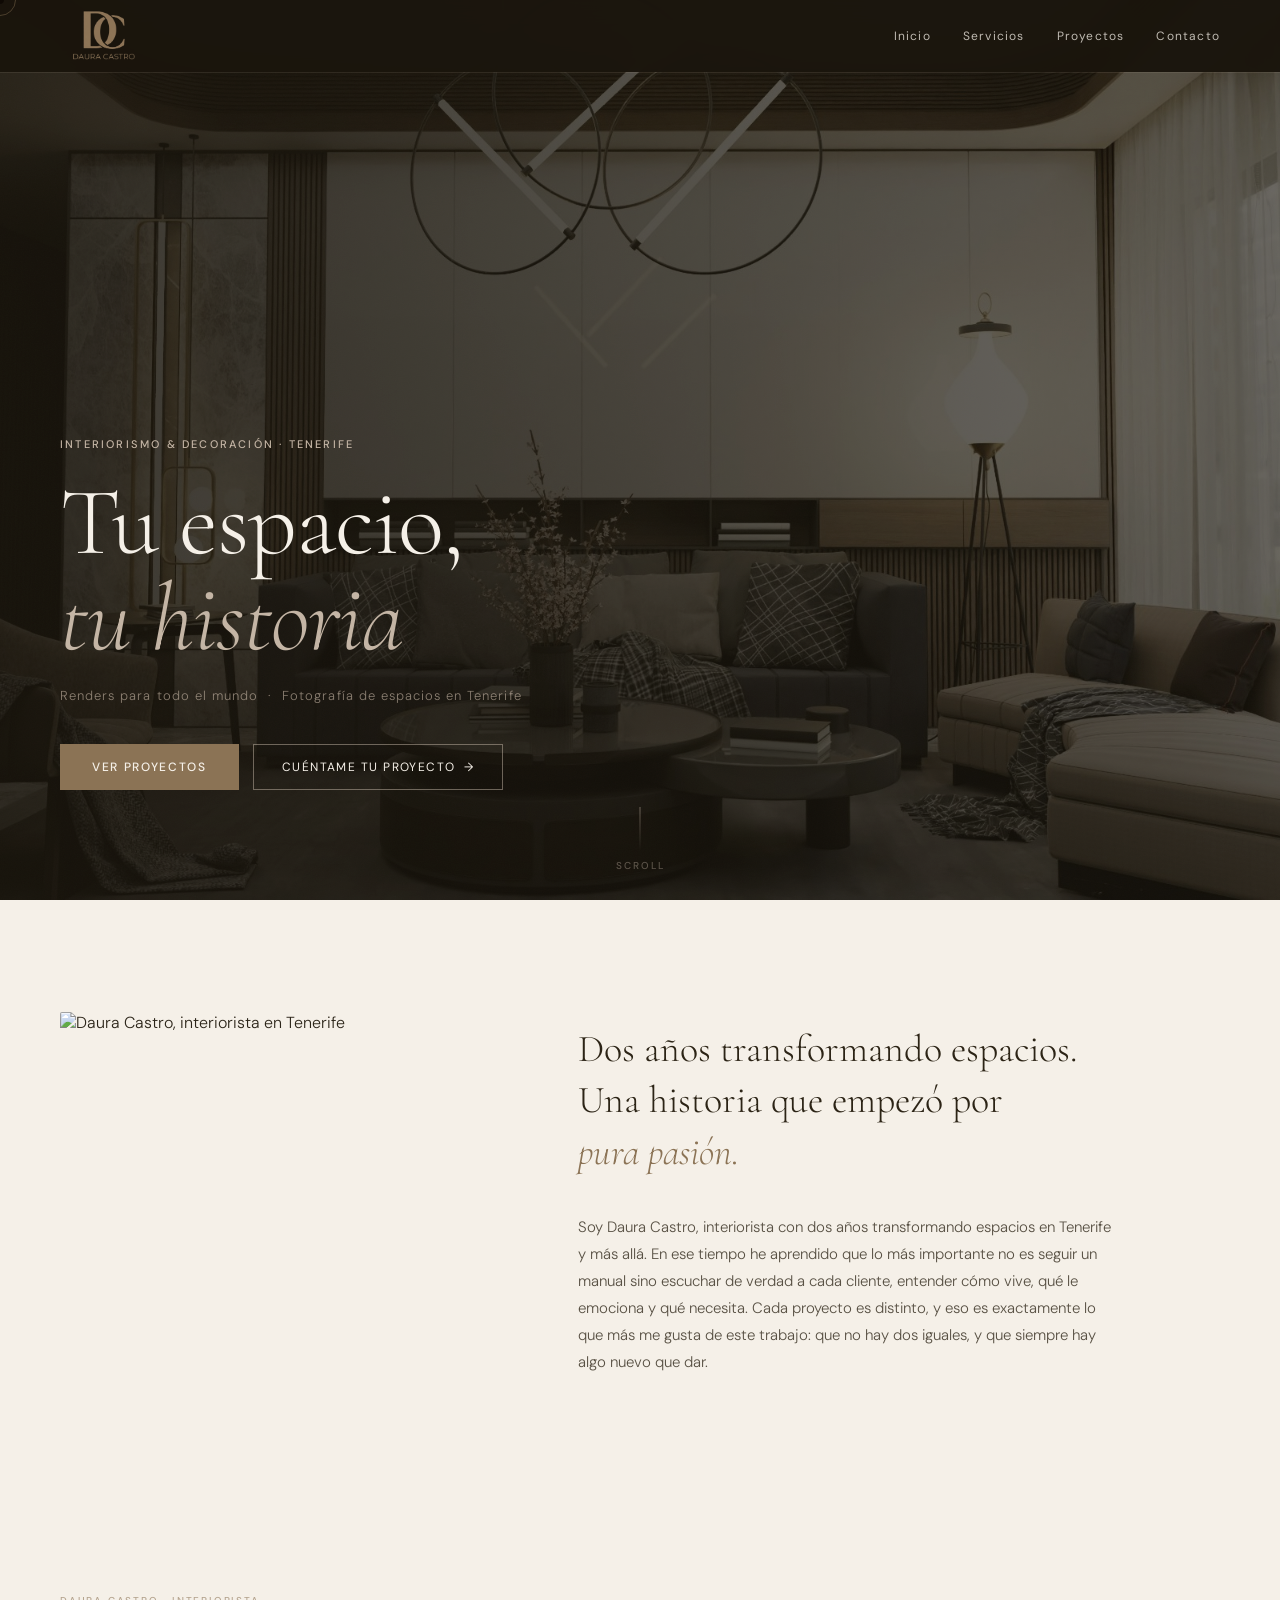
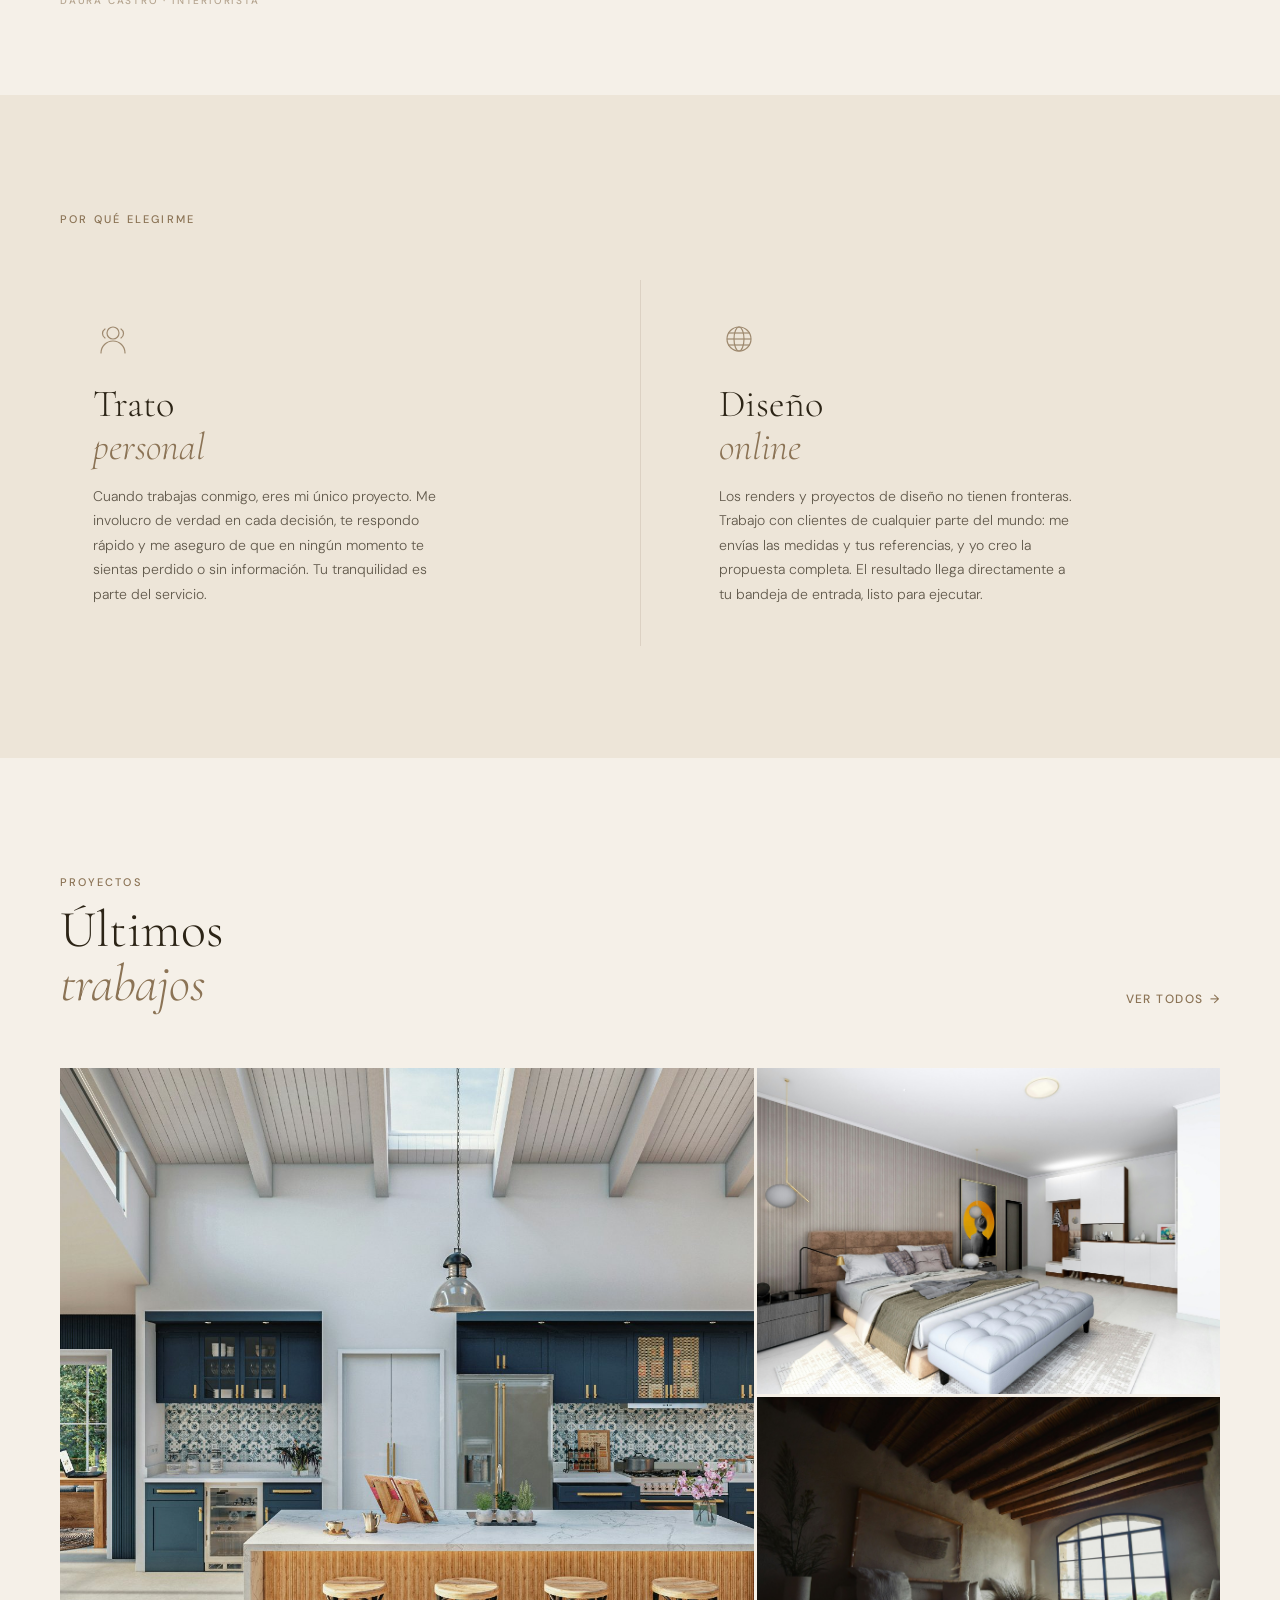
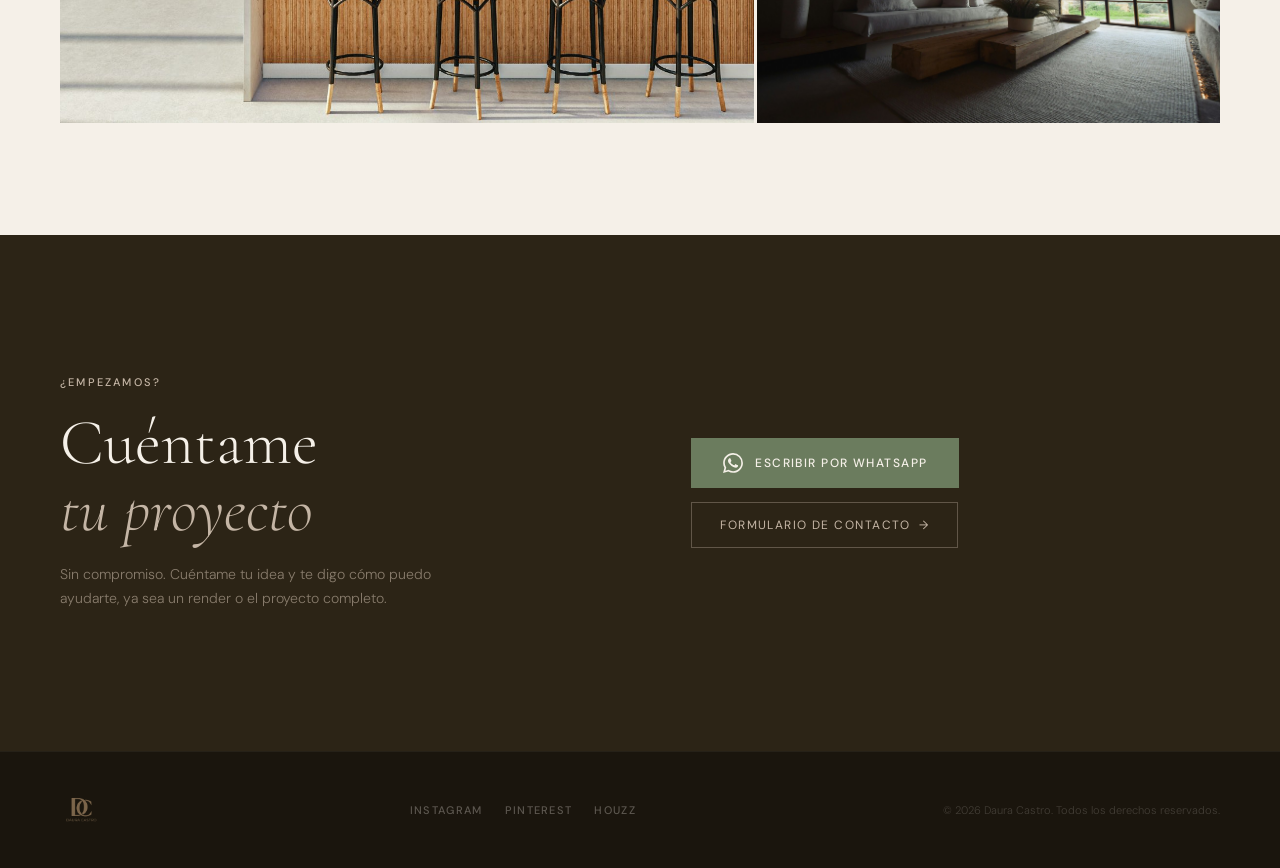
==== commit 73a19b66: "Actualizar rutas a css/ js/ img/" ====
--- a/index.html
+++ b/index.html
@@ -137,7 +137,7 @@
             <p class="about-intro-p">
               Soy Daura Castro, interiorista con dos años transformando espacios en
               Tenerife y más allá. En ese tiempo he aprendido que lo más importante
-              no es seguir un manual sino escuchar de verdad a cada cliente — entender
+              no es seguir un manual sino escuchar de verdad a cada cliente, entender
               cómo vive, qué le emociona y qué necesita. Cada proyecto es distinto,
               y eso es exactamente lo que más me gusta de este trabajo: que no hay dos
               iguales, y que siempre hay algo nuevo que dar.
@@ -278,7 +278,7 @@
             <span class="overline overline-light">¿Empezamos?</span>
             <h2 class="cta-title">Cuéntame<br><em>tu proyecto</em></h2>
             <p class="cta-sub">
-              Sin compromiso. Cuéntame tu idea y te digo cómo puedo ayudarte&nbsp;— ya sea un render o el proyecto completo.
+              Sin compromiso. Cuéntame tu idea y te digo cómo puedo ayudarte, ya sea un render o el proyecto completo.
             </p>
           </div>
 
